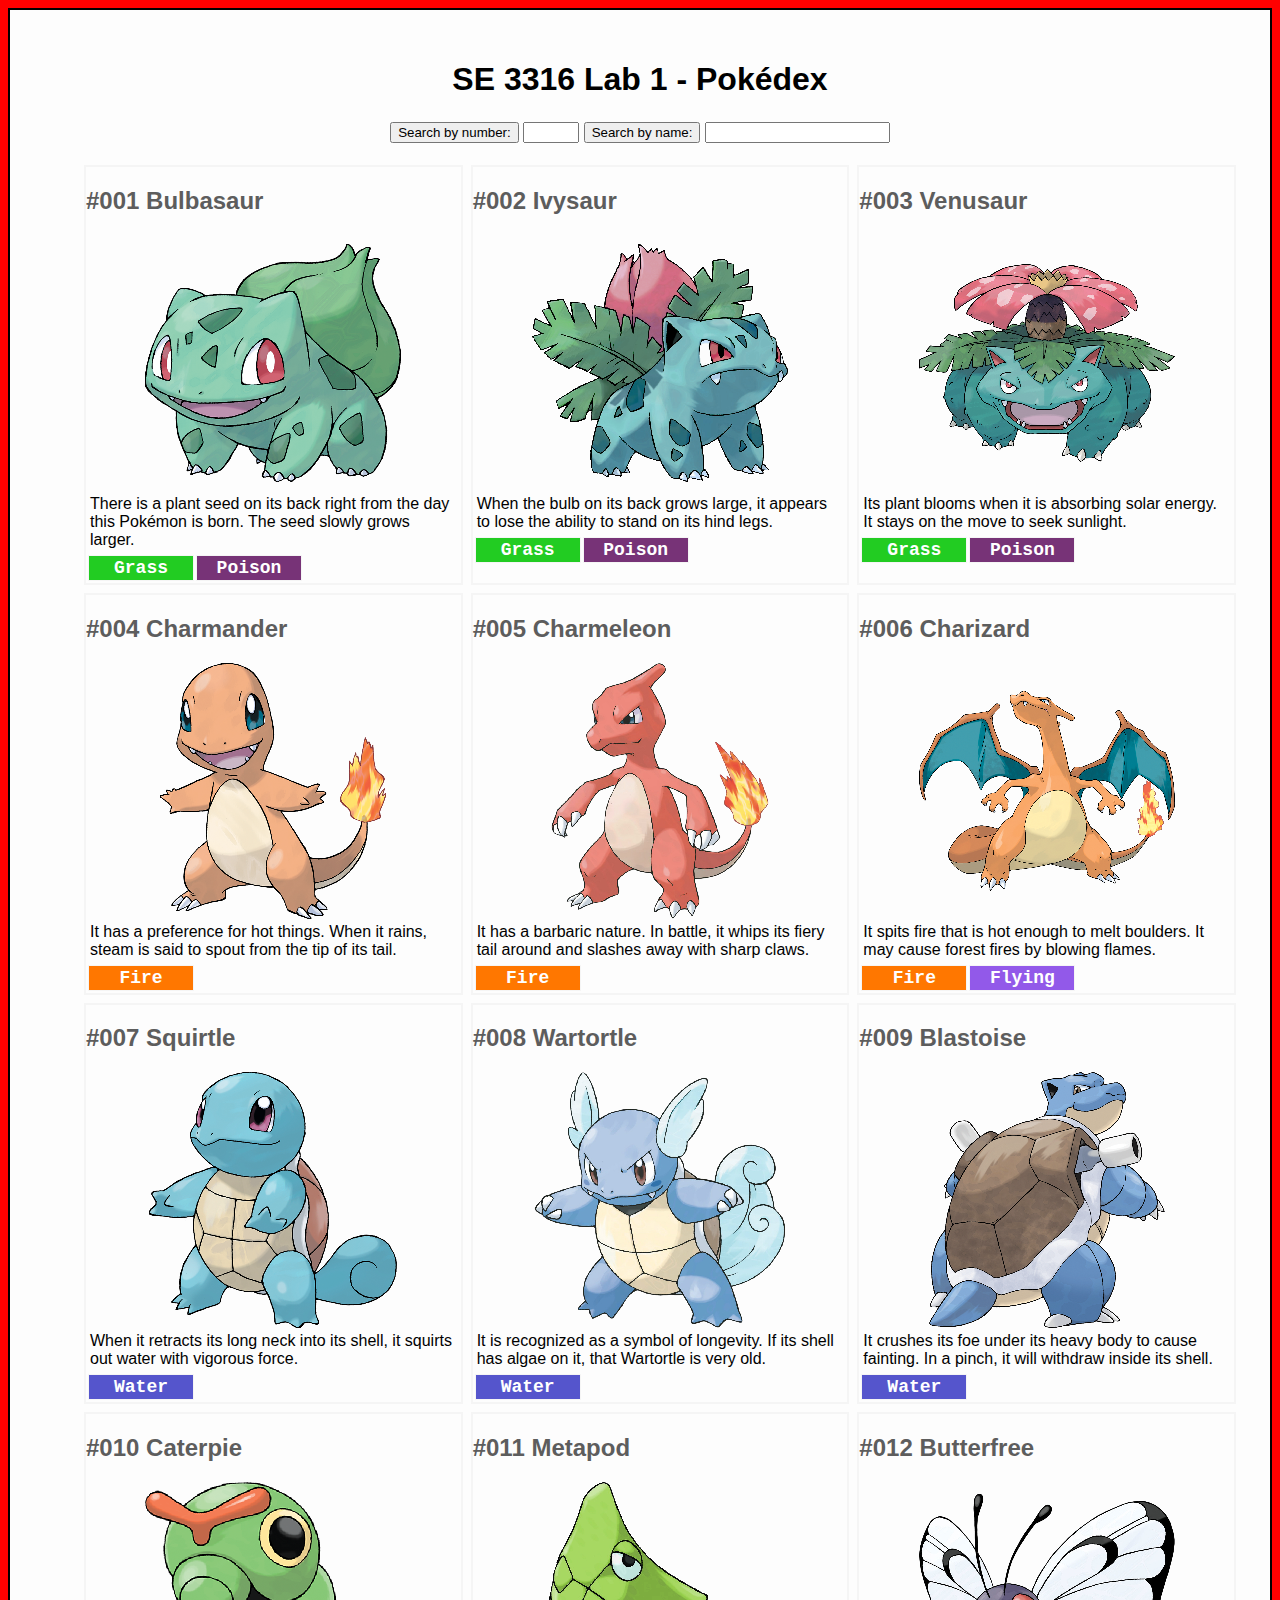
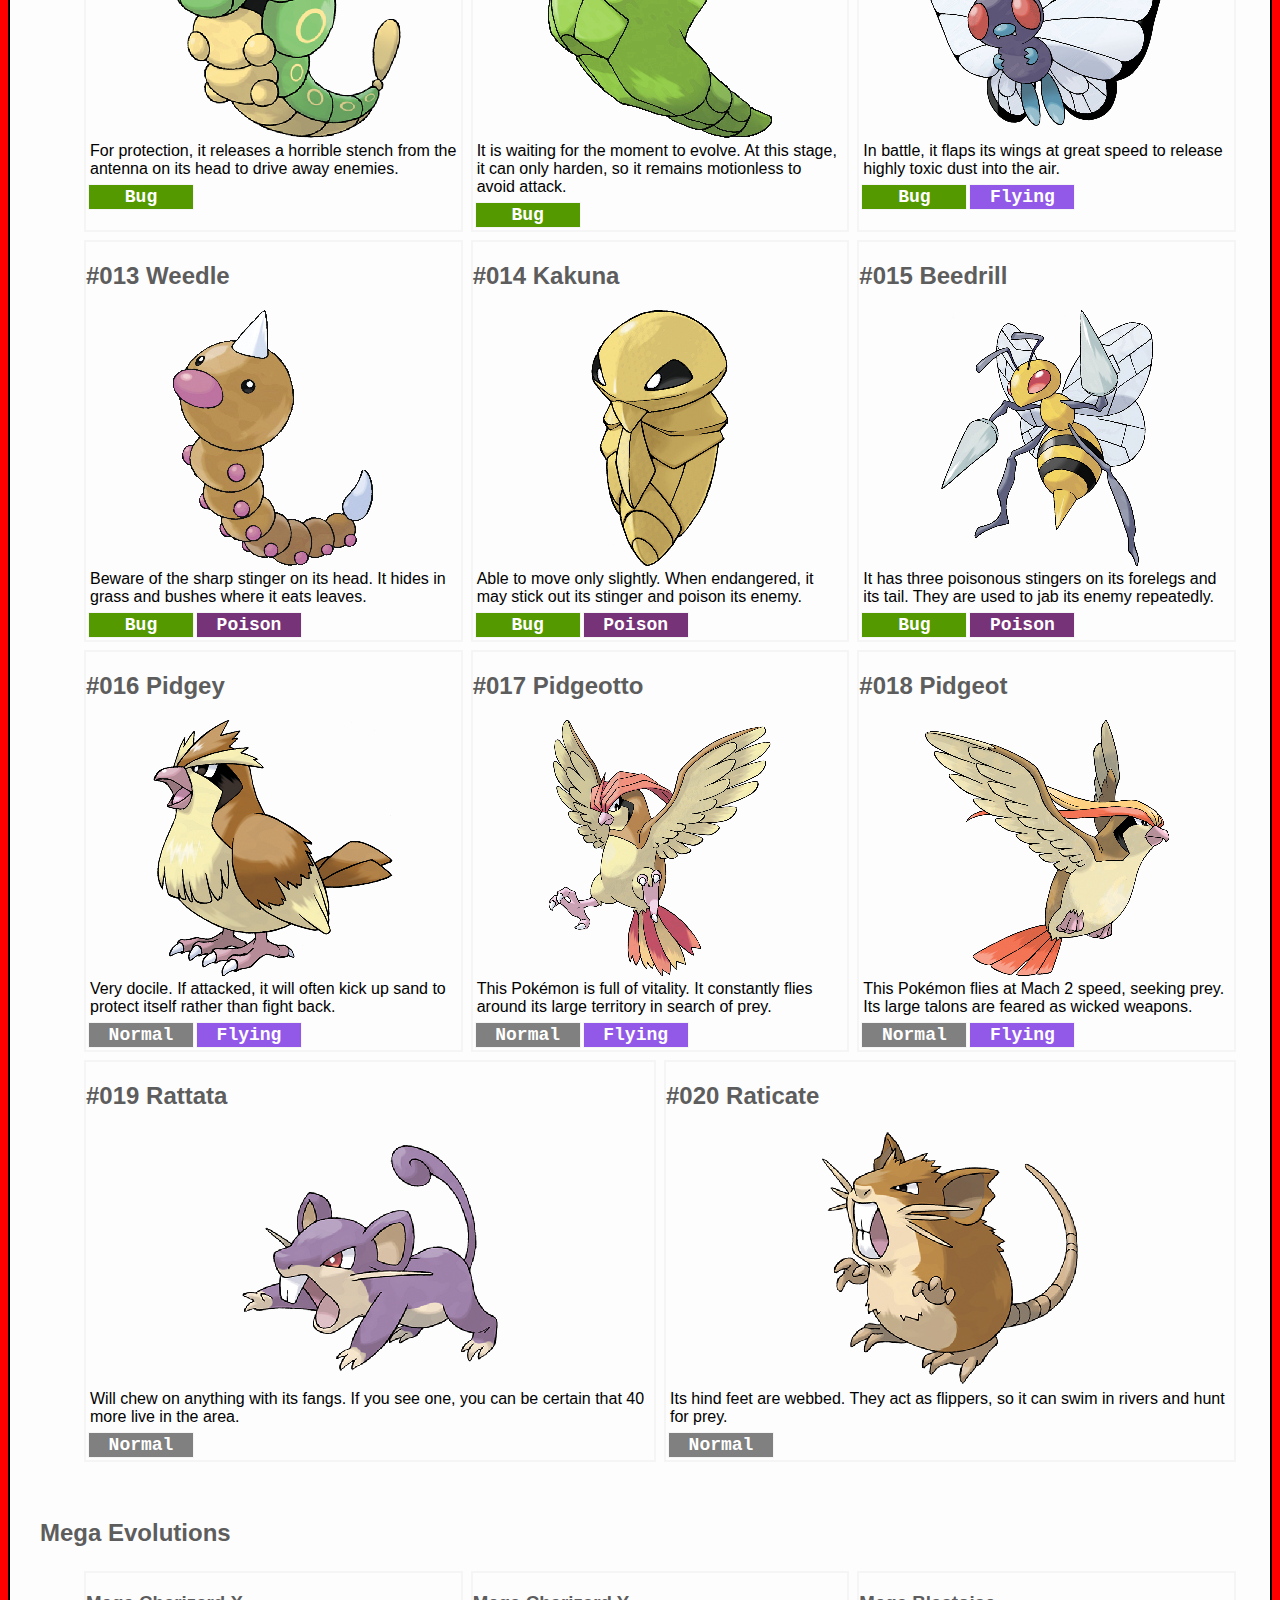
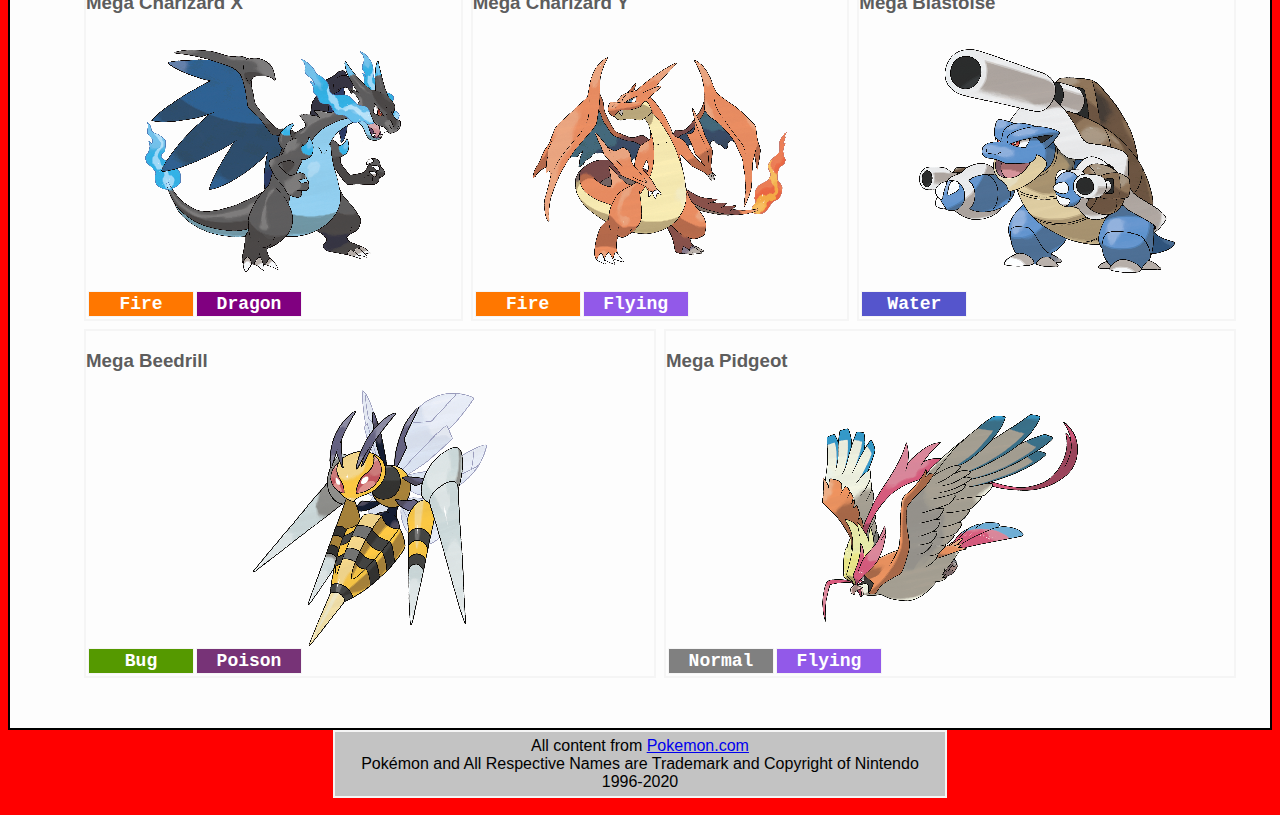
==== index.html @ 47f4ceea "Restyled the webpage" ====
<!DOCTYPE html>
<html lang="en">
<head>
<meta charset="utf-8">
<title>SE 3316 Lab 1</title>
<meta name="description" content="Lab1">
<meta name="author" content="dbromle2">
<link rel="stylesheet" href="lab1.css">
<script type='text/javascript' src='lab1.js'></script>
</head>
<body>
<!-- Place your content here -->
<div>
    <h1>SE 3316 Lab 1 - Pokédex</h1>
    <div class="searchInfo">
        <button onclick = "searchNum(searchboxNumber)">Search by number:</button>
        <input id="searchboxNumber" type="number" min="1" max="20">
        <button onclick = "searchName(searchboxName)">Search by name:</button>
        <input id="searchboxName" type="text">
        <!--<input id="enterBtn" type="submit"> to be hidden by css if I can make functional-->
    </div>
    <!--Pokemon <ul> below-->
    <ul>
        <li>
            <h2>#001 Bulbasaur</h2>
            <img src="1.png">
            <p>There is a plant seed on its back right from the day this Pokémon is born. The seed slowly grows larger.</p>
            <table>
                <tr>
                    <td class="Grass">
                        <p>Grass</p>
                    </td>
                    <td class="Poison">
                        <p>Poison</p>
                    </td>
                </tr>
            </table>
        </li>
        <li>
            <h2>#002 Ivysaur</h2>
            <img src="2.png">
            <p>When the bulb on its back grows large, it appears to lose the ability to stand on its hind legs.</p>
            <table>
                <tr>
                    <td class="Grass">
                        <p>Grass</p>
                    </td>
                    <td class="Poison">
                        <p>Poison</p>
                    </td>
                </tr>
            </table>
        </li>
        <li>
            <h2>#003 Venusaur</h2>
            <img src="3.png">
            <p>Its plant blooms when it is absorbing solar energy. It stays on the move to seek sunlight.</p>
            <table>
                <tr>
                    <td class="Grass">
                        <p>Grass</p>
                    </td>
                    <td class="Poison">
                        <p>Poison</p>
                    </td>
                </tr>
            </table>
        </li>
        <li>
            <h2>#004 Charmander</h2>
            <img src="4.png">
            <p>It has a preference for hot things. When it rains, steam is said to spout from the tip of its tail.</p>
            <table>
                <tr>
                    <td class="Fire">
                        <p>Fire</p>
                    </td>
                </tr>
            </table>
        </li>
        <li>
            <h2>#005 Charmeleon</h2>
            <img src="5.png">
            <p>It has a barbaric nature. In battle, it whips its fiery tail around and slashes away with sharp claws.</p>
            <table>
                <tr>
                    <td class="Fire">
                        <p>Fire</p>
                    </td>
                </tr>
            </table>
        </li>
        <li>
            <h2>#006 Charizard</h2>
            <img src="6.png">
            <p>It spits fire that is hot enough to melt boulders. It may cause forest fires by blowing flames.</p>
            <table>
                <tr>
                    <td class="Fire">
                        <p>Fire</p>
                    </td>
                    <td class="Flying">
                        <p>Flying</p>
                    </td>
                </tr>
                <!--moved to bottom-->
            </table>
        </li>
        <li>
            <h2>#007 Squirtle</h2>
            <img src="7.png">
            <p>When it retracts its long neck into its shell, it squirts out water with vigorous force.</p>
            <table>
                <tr>
                    <td class="Water">
                        <p>Water</p>
                    </td>
                </tr>
            </table>
        </li>
        <li>
            <h2>#008 Wartortle</h2>
            <img src="8.png">
            <p>It is recognized as a symbol of longevity. If its shell has algae on it, that Wartortle is very old.</p>
            <table>
                <tr>
                    <td class="Water">
                        <p>Water</p>
                    </td>
                </tr>
            </table>
        </li>
        <li>
            <h2>#009 Blastoise</h2>
            <img src="9.png">
            <p>It crushes its foe under its heavy body to cause fainting. In a pinch, it will withdraw inside its shell.</p>
            <table>
                <tr>
                    <td class="Water">
                        <p>Water</p>
                    </td>
                </tr>
                <!--moved to bottom-->
            </table>
        </li>
        <li>
            <h2>#010 Caterpie</h2>
            <img src="10.png">
            <p>For protection, it releases a horrible stench from the antenna on its head to drive away enemies.</p>
            <table>
                <tr>
                    <td class="Bug">
                        <p>Bug</p>
                    </td>
                </tr>
            </table>
        </li>
        <li>
            <h2>#011 Metapod</h2>
            <img src="11.png">
            <p>It is waiting for the moment to evolve. At this stage, it can only harden, so it remains motionless to avoid attack.</p>
            <table>
                <tr>
                    <td class="Bug">
                        <p>Bug</p>
                    </td>
                </tr>
            </table>
        </li>
        <li>
            <h2>#012 Butterfree</h2>
            <img src="12.png">
            <p>In battle, it flaps its wings at great speed to release highly toxic dust into the air.</p>
            <table>
                <tr>
                    <td class="Bug">
                        <p>Bug</p>
                    </td>
                    <td class="Flying">
                        <p>Flying</p>
                    </td>
                </tr>
            </table>
        </li>
        <li>
            <h2>#013 Weedle</h2>
            <img src="13.png">
            <p>Beware of the sharp stinger on its head. It hides in grass and bushes where it eats leaves.</p>
            <table>
                <tr>
                    <td class="Bug">
                        <p>Bug</p>
                    </td>
                    <td class="Poison">
                        <p>Poison</p>
                    </td>
                </tr>
            </table>
        </li>
        <li>
            <h2>#014 Kakuna</h2>
            <img src="14.png">
            <p>Able to move only slightly. When endangered, it may stick out its stinger and poison its enemy.</p>
            <table>
                <tr>
                    <td class="Bug">
                        <p>Bug</p>
                    </td>
                    <td class="Poison">
                        <p>Poison</p>
                    </td>
                </tr>
            </table>
        </li>
        <li>
            <h2>#015 Beedrill</h2>
            <img src="15.png">
            <p>It has three poisonous stingers on its forelegs and its tail. They are used to jab its enemy repeatedly.</p>
            <table>
                <tr>
                    <td class="Bug">
                        <p>Bug</p>
                    </td>
                    <td class="Poison">
                        <p>Poison</p>
                    </td>
                </tr>
                <!--moved to bottom-->
            </table>
        </li>
        <li>
            <h2>#016 Pidgey</h2>
            <img src="16.png">
            <p>Very docile. If attacked, it will often kick up sand to protect itself rather than fight back.</p>
            <table>
                <tr>
                    <td class="Normal">
                        <p>Normal</p>
                    </td>
                    <td class="Flying">
                        <p>Flying</p>
                    </td>
                </tr>
            </table>
        </li>
        <li>
            <h2>#017 Pidgeotto</h2>
            <img src="17.png">
            <p>This Pokémon is full of vitality. It constantly flies around its large territory in search of prey.</p>
            <table>
                <tr>
                    <td class="Normal">
                        <p>Normal</p>
                    </td>
                    <td class="Flying">
                        <p>Flying</p>
                    </td>
                </tr>
            </table>
        </li>
        <li>
            <h2>#018 Pidgeot</h2>
            <img src="18.png">
            <p>This Pokémon flies at Mach 2 speed, seeking prey. Its large talons are feared as wicked weapons.</p>
            <table>
                <tr>
                    <td class="Normal">
                        <p>Normal</p>
                    </td>
                    <td class="Flying">
                        <p>Flying</p>
                    </td>
                </tr>
                <!--moved to bottom-->
            </table>
        </li>
        <li>
            <h2>#019 Rattata</h2>
            <img src="19.png">
            <p>Will chew on anything with its fangs. If you see one, you can be certain that 40 more live in the area.</p>
            <table>
                <tr>
                    <td class="Normal">
                        <p>Normal</p>
                    </td>
                </tr>
            </table>
        </li>
        <li>
            <h2>#020 Raticate</h2>
            <img src="20.png">
            <p>Its hind feet are webbed. They act as flippers, so it can swim in rivers and hunt for prey.</p>
            <table>
                <tr>
                    <td class="Normal">
                        <p>Normal</p>
                    </td>
                </tr>
            </table>
        </li>
    </ul>
    <br>
    <h2>Mega Evolutions</h2>
    <ul class="Megas">
        <li>
            <h3>Mega Charizard X</h3>
            <img src="6-mega-x.png">
            <table>
                <tr>
                    <td class="Fire">
                        <p>Fire</p>
                    </td>
                    <td class="Dragon">
                        <p>Dragon</p>
                    </td>
                </tr>
            </table>
        </li>
        <li>
            <h3>Mega Charizard Y</h3>
            <img src="6-mega-y.png">
            <table>
                <tr>
                    <td class="Fire">
                        <p>Fire</p>
                    </td>
                    <td class="Flying">
                        <p>Flying</p>
                    </td>
                </tr>
            </table>
        </li>
        <li>
            <h3>Mega Blastoise</h3>
            <img src="9-mega.png">
            <table>
                <tr>
                    <td class="Water">
                        <p>Water</p>
                    </td>
                </tr>
            </table>
        </li>
        <li>
            <h3>Mega Beedrill</h3>
            <img src="15-mega.png">
            <table>
                <tr>
                    <td class="Bug">
                        <p>Bug</p>
                    </td>
                    <td class="Poison">
                        <p>Poison</p>
                    </td>
                </tr>
            </table>
        </li>
        <li>
            <h3>Mega Pidgeot</h3>
            <img src="18-mega.png">
            <table>
                <tr>
                    <td class="Normal">
                        <p>Normal</p>
                    </td>
                    <td class="Flying">
                        <p>Flying</p>
                    </td>
                </tr>
            </table>
        </li>
    </ul>
</div>

<!-- Embedded JavaScript go here -->
<footer id="Copyright">
    <div>All content from <a href="https://www.pokemon.com/us/pokedex/">Pokemon.com</a></div>
    <div>Pokémon and All Respective Names are Trademark and Copyright of Nintendo 1996-2020</div>
</footer>
</body>
</html>
---- lab1.css ----
/* dbromle2
SE 3316 Lab1 */

body{
    background-color: red;
    font-family: sans-serif;
}

body > div{
    padding: 30px;
    border: 2px solid black;
    background-color: #fdfdfd;
}

footer{
    max-width: 600px;
    padding: 5px;
    margin-left: auto;
    margin-right: auto;
    background-color: #c3c3c3;
    border: 2px solid whitesmoke; 
    flex-wrap: wrap;
    
}

footer div{
    color: black;
    text-align: center;
}

a:visited {
    color: #773377;
}

ul{
    list-style: none;
    flex-wrap: wrap;
    display: flex;
    width:;
    height: auto;
}

li{
    border: 2px solid whitesmoke;
    margin: 4px;
    max-width: auto;
    flex: 1 0 25%
}

h1{
    text-align: center;
}

div.searchInfo{
    text-align: center;
    padding: 2px;
}

img{
    max-width: 100%;
    max-height: 100%;
    display: block;
    margin-left: auto;
    margin-right: auto;
    width: auto;
}

h2, h3{
    color: #5d5d5d;
}

p{
    margin: 4px;
}


ul.Megas p{
    margin: 1px;
    font-weight: bold;
}

/* Pokemon Type style */
tr td > p{
    width: 100px;
    text-align: center;
    font-family: monospace;
    font-size: 18px;
    font-weight: bold;
    vertical-align: middle;
    margin: 1px;
    color: white;
}
td.Grass{
    border: 1px solid whitesmoke;
    background-color: #22cc22;
}
td.Poison{
    border: 1px solid whitesmoke;
    /* color: white; */
    background-color: #773377;
}
td.Fire{
    border: 1px solid whitesmoke;
    /* color: white; */
    background-color: #ff7700;
}
td.Flying{
    border: 1px solid whitesmoke;
    /* color: white; */
    background-color: #9259e9;
}
td.Dragon{
    border: 1px solid whitesmoke;
    /* color: white; */
    background-color: purple;
}
td.Water{
    border: 1px solid whitesmoke;
    /* color: white; */
    background-color: #5555cc;
}
td.Bug{
    border: 1px solid whitesmoke;
    /* color: white; */
    background-color: #559900;
}
td.Normal{
    border: 1px solid whitesmoke;
    /* color: black; */
    background-color: grey;
}
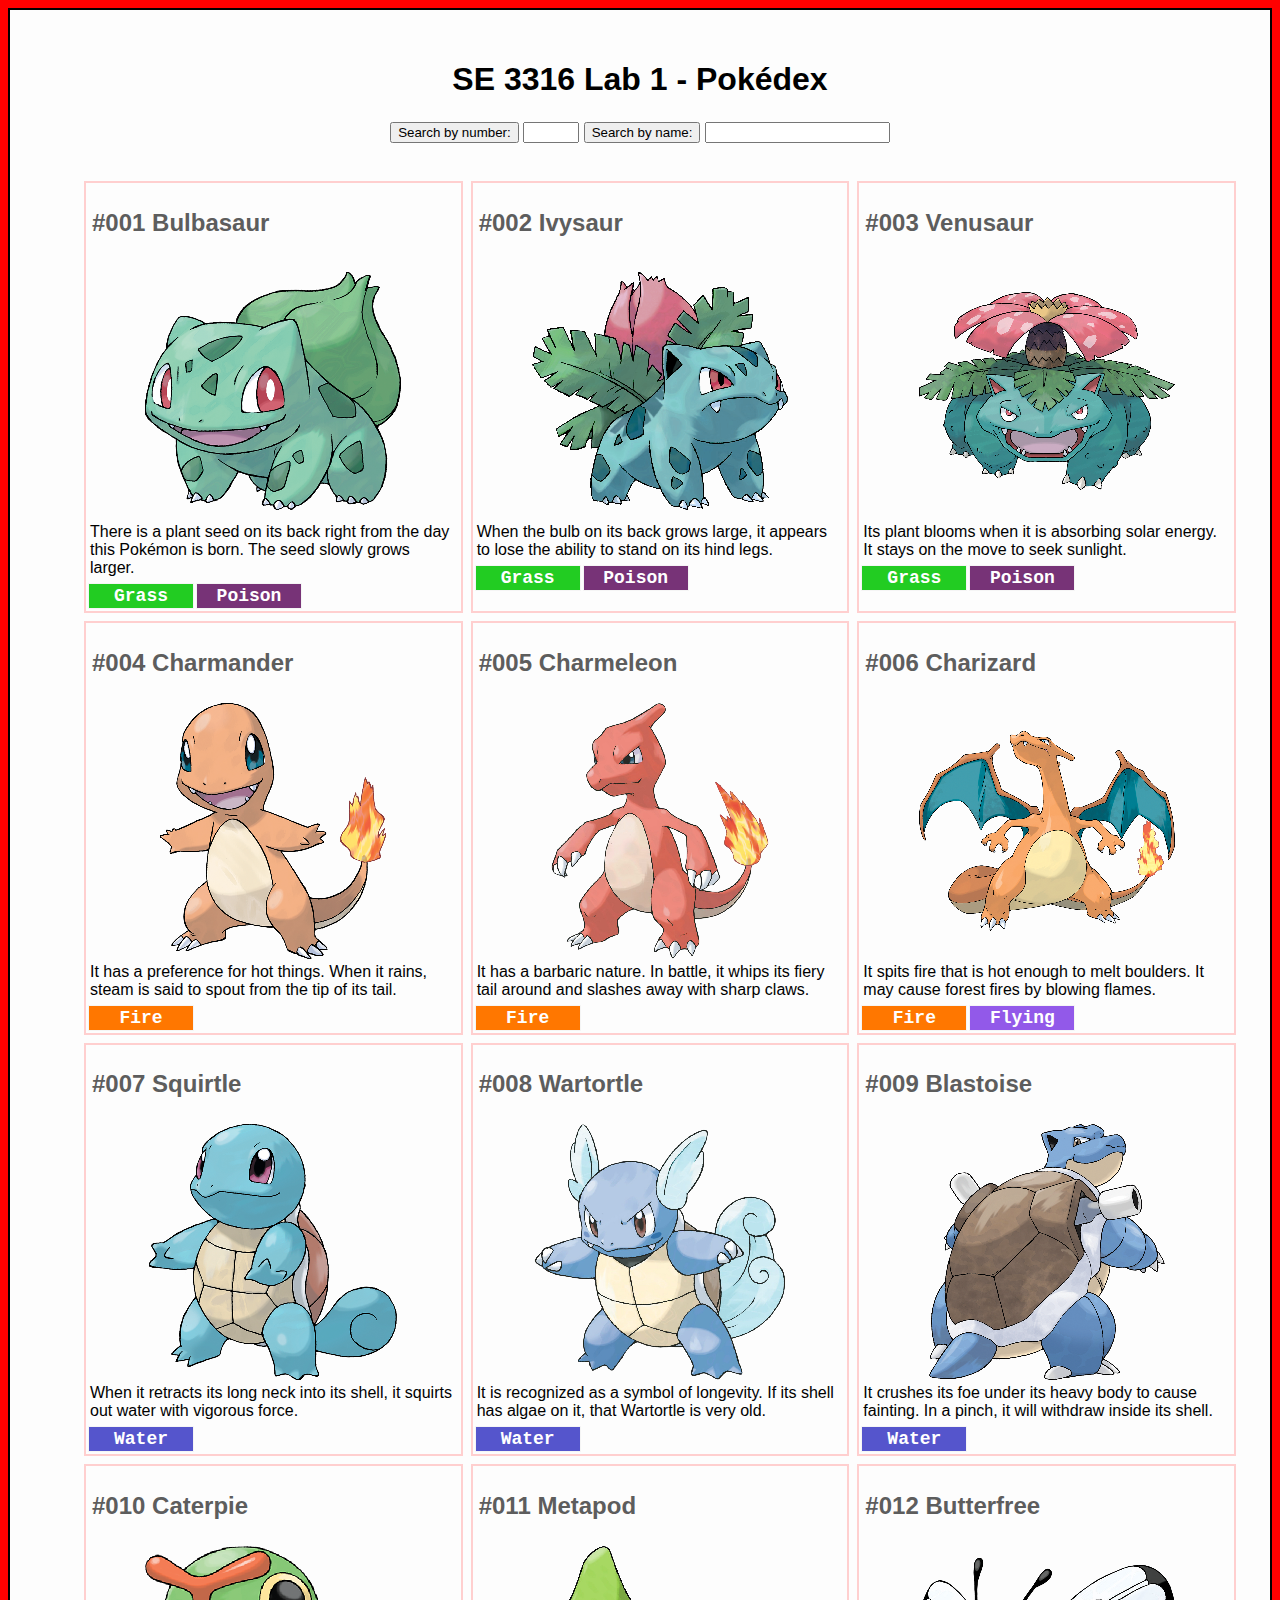
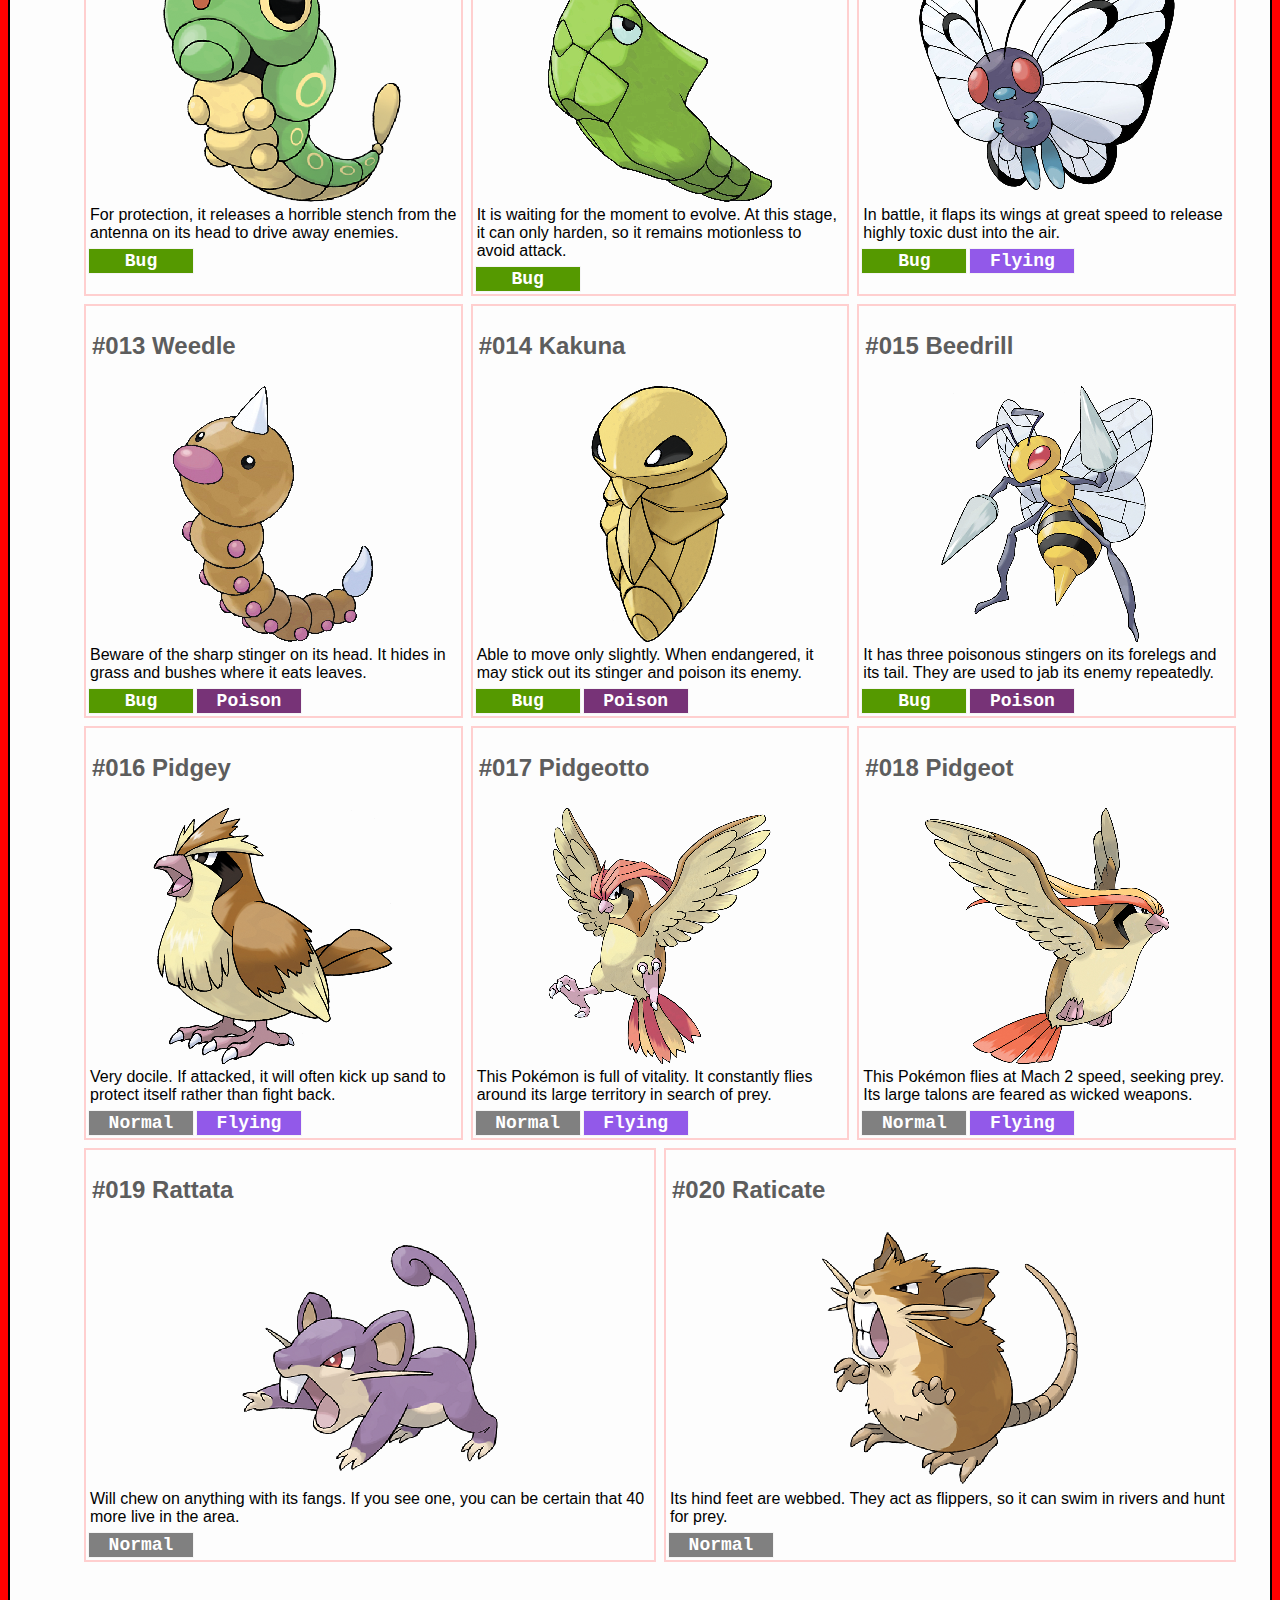
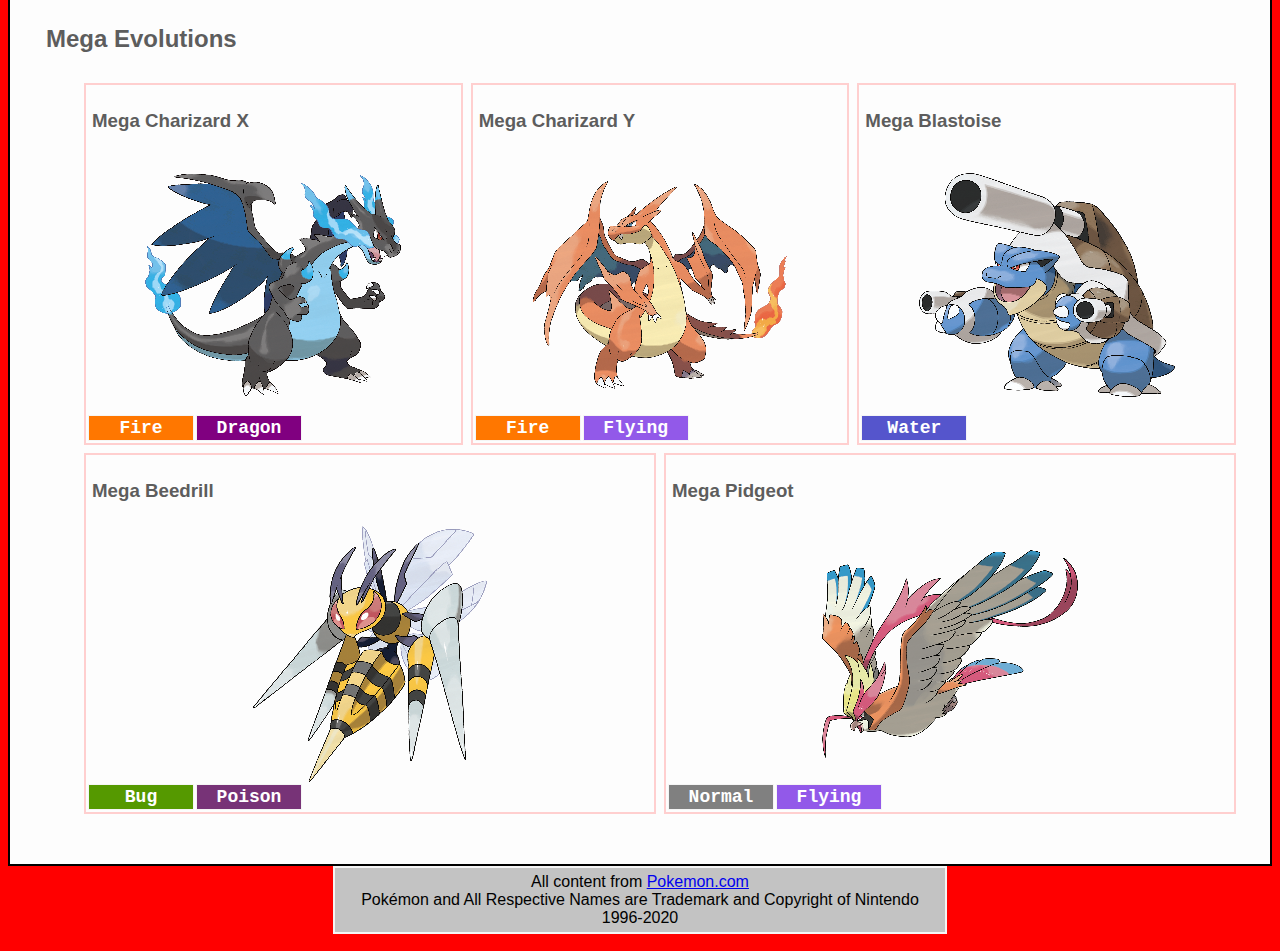
==== commit 7afc051e: "Groundwork for dynamic list; Pokedex Entry object created" ====
--- a/index.html
+++ b/index.html
@@ -8,7 +8,7 @@
 <link rel="stylesheet" href="lab1.css">
 <script type='text/javascript' src='lab1.js'></script>
 </head>
-<body>
+<body onLoad="pageInit()">
 <!-- Place your content here -->
 <div>
     <h1>SE 3316 Lab 1 - Pokédex</h1>
@@ -19,8 +19,14 @@
         <input id="searchboxName" type="text">
         <!--<input id="enterBtn" type="submit"> to be hidden by css if I can make functional-->
     </div>
+    <!--Lab 2 dynamic search results below-->
+    <div>
+        <ul id="searchResults">
+            <!--see lab1.js-->
+        </ul>
+    </div>
     <!--Pokemon <ul> below-->
-    <ul>
+    <ul id="pokeList">
         <li>
             <h2>#001 Bulbasaur</h2>
             <img src="1.png">
--- a/lab1.css
+++ b/lab1.css
@@ -36,12 +36,11 @@
     list-style: none;
     flex-wrap: wrap;
     display: flex;
-    width:;
     height: auto;
 }
 
 li{
-    border: 2px solid whitesmoke;
+    border: 2px solid rgb(255, 207, 207);
     margin: 4px;
     max-width: auto;
     flex: 1 0 25%
@@ -66,6 +65,7 @@
 }
 
 h2, h3{
+    padding: 6px;
     color: #5d5d5d;
 }
 
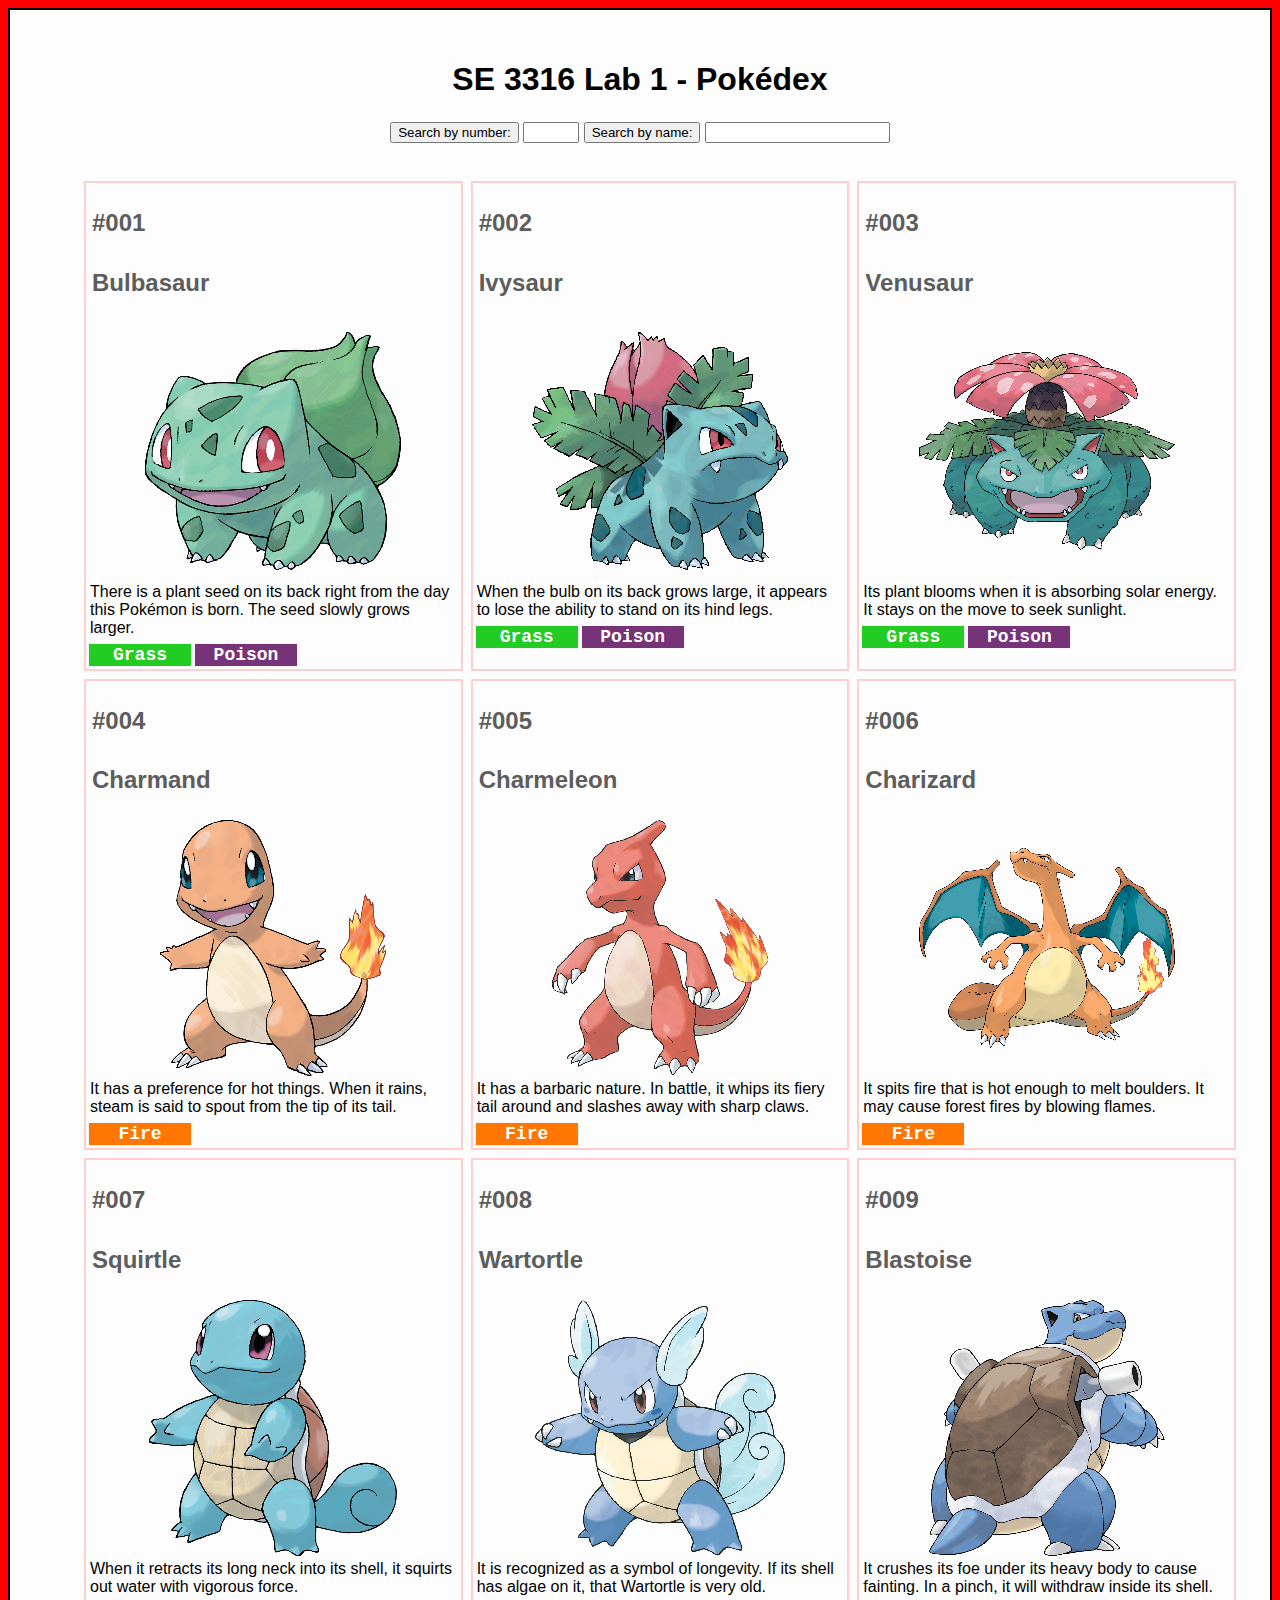
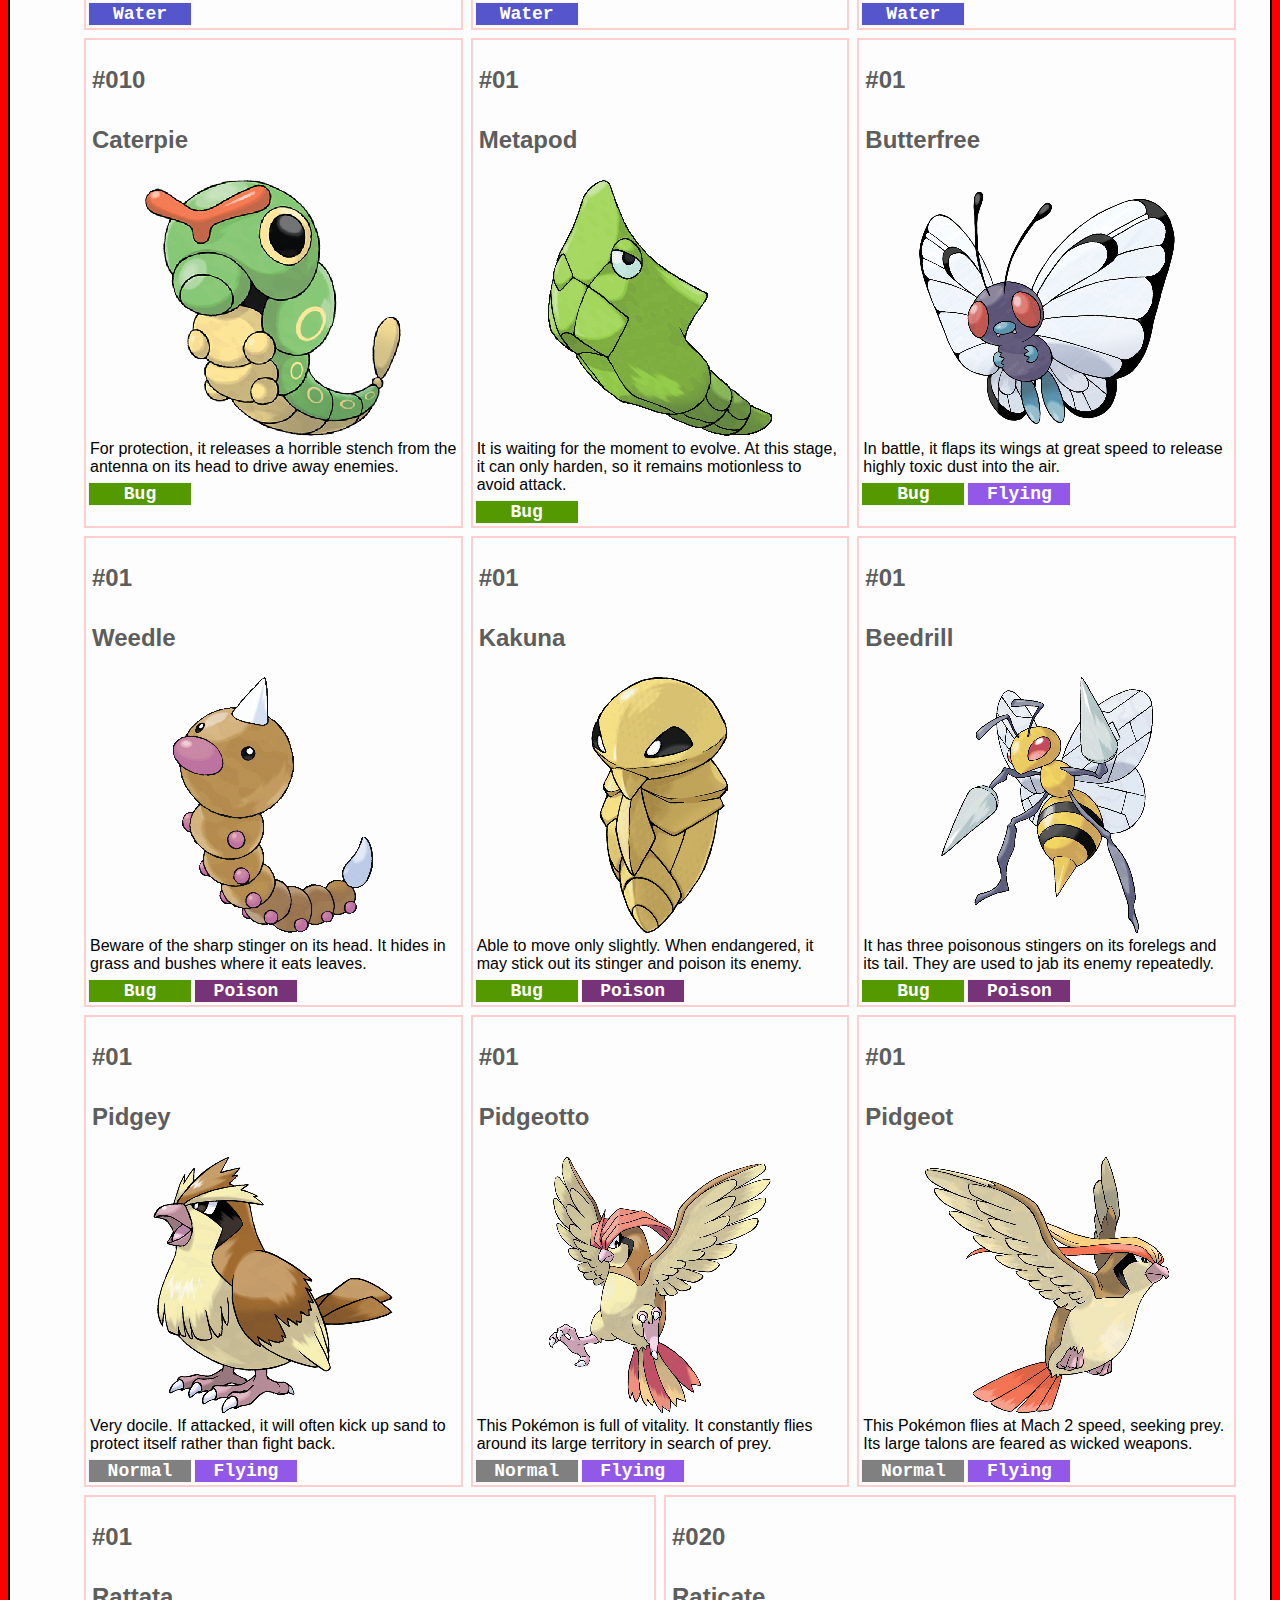
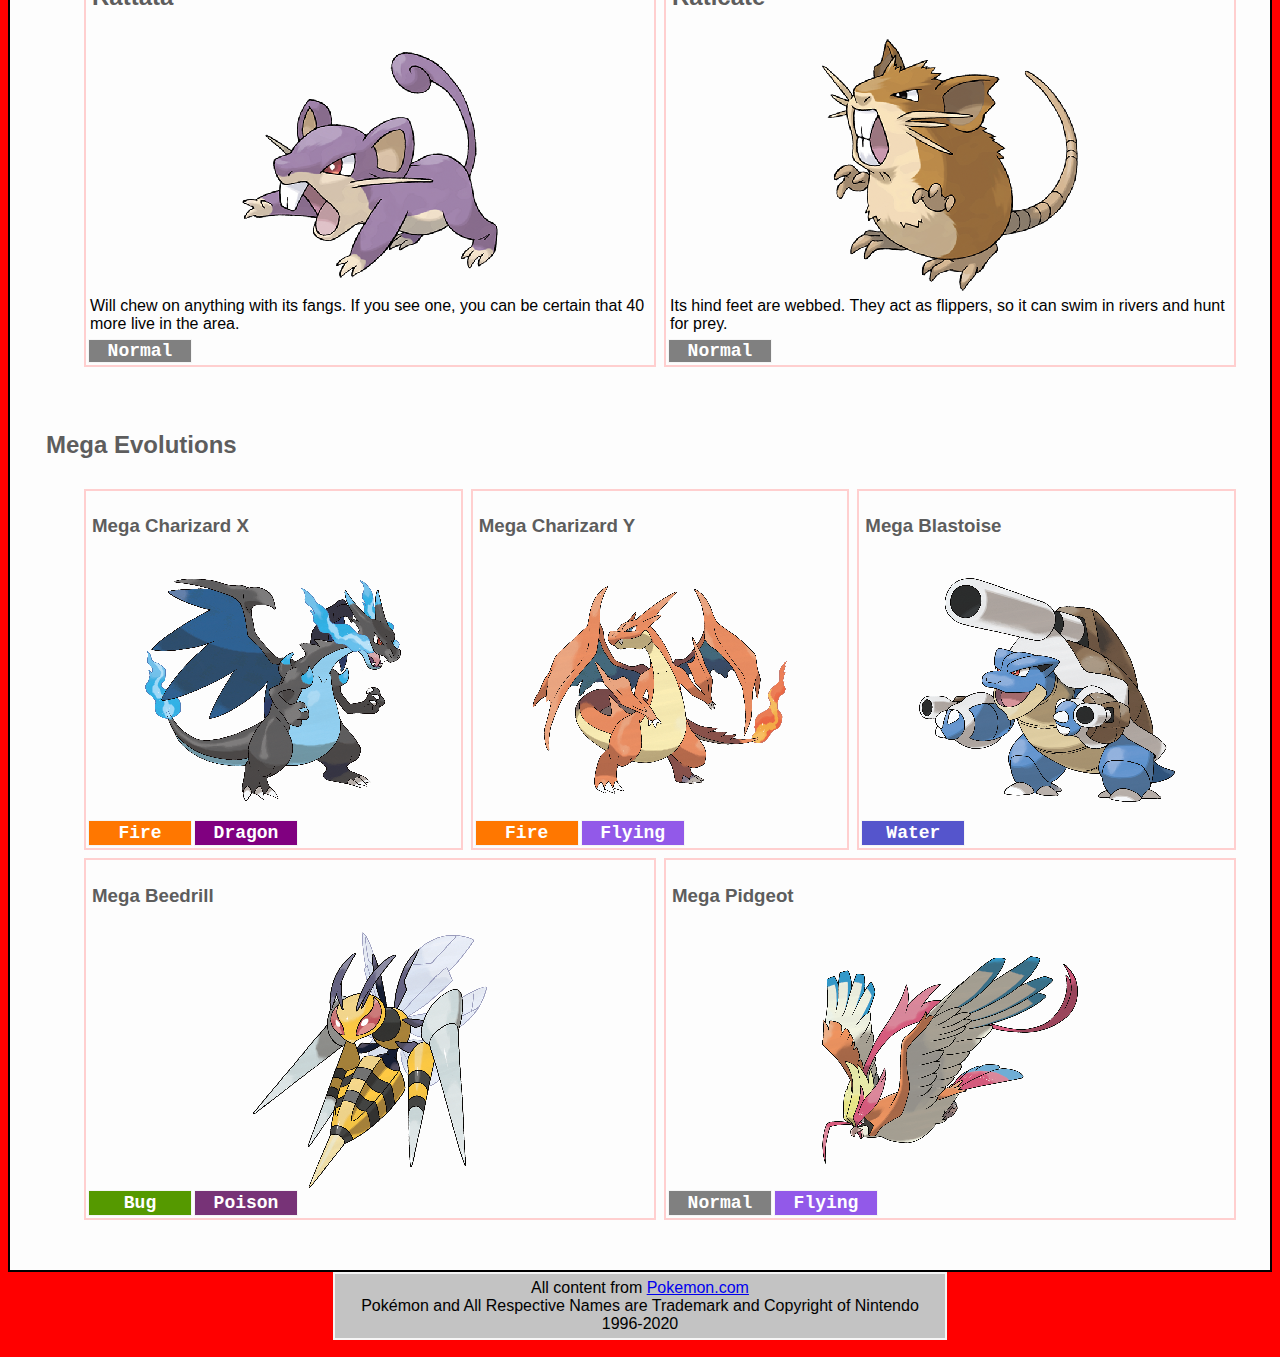
==== commit 4ffada1b: "Reworked lab1 to be dynamic with js; not hard coded in HTML" ====
--- a/index.html
+++ b/index.html
@@ -27,6 +27,7 @@
     </div>
     <!--Pokemon <ul> below-->
     <ul id="pokeList">
+        <!--
         <li>
             <h2>#001 Bulbasaur</h2>
             <img src="1.png">
@@ -109,7 +110,6 @@
                         <p>Flying</p>
                     </td>
                 </tr>
-                <!--moved to bottom-->
             </table>
         </li>
         <li>
@@ -146,7 +146,6 @@
                         <p>Water</p>
                     </td>
                 </tr>
-                <!--moved to bottom-->
             </table>
         </li>
         <li>
@@ -231,7 +230,6 @@
                         <p>Poison</p>
                     </td>
                 </tr>
-                <!--moved to bottom-->
             </table>
         </li>
         <li>
@@ -277,7 +275,6 @@
                         <p>Flying</p>
                     </td>
                 </tr>
-                <!--moved to bottom-->
             </table>
         </li>
         <li>
@@ -304,6 +301,7 @@
                 </tr>
             </table>
         </li>
+    -->
     </ul>
     <br>
     <h2>Mega Evolutions</h2>
--- a/lab1.css
+++ b/lab1.css
@@ -80,7 +80,7 @@
 }
 
 /* Pokemon Type style */
-tr td > p{
+td{
     width: 100px;
     text-align: center;
     font-family: monospace;
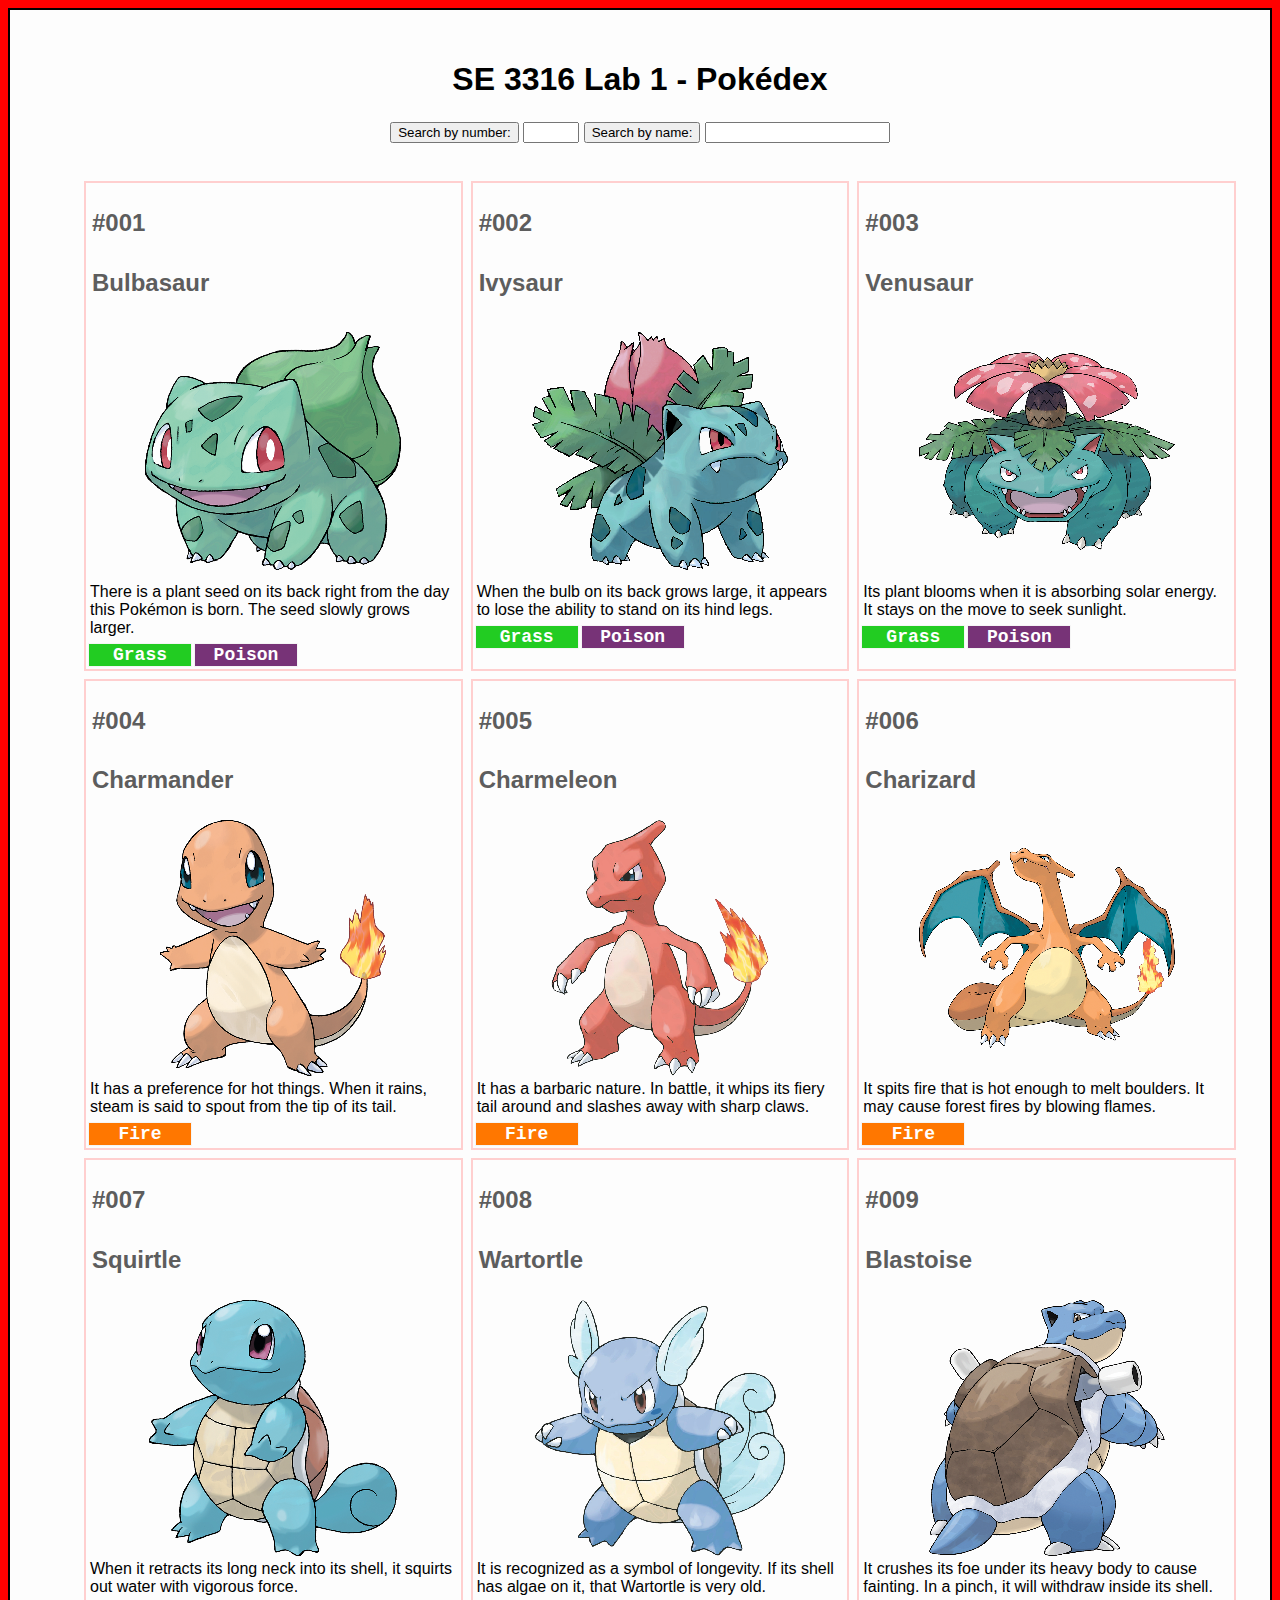
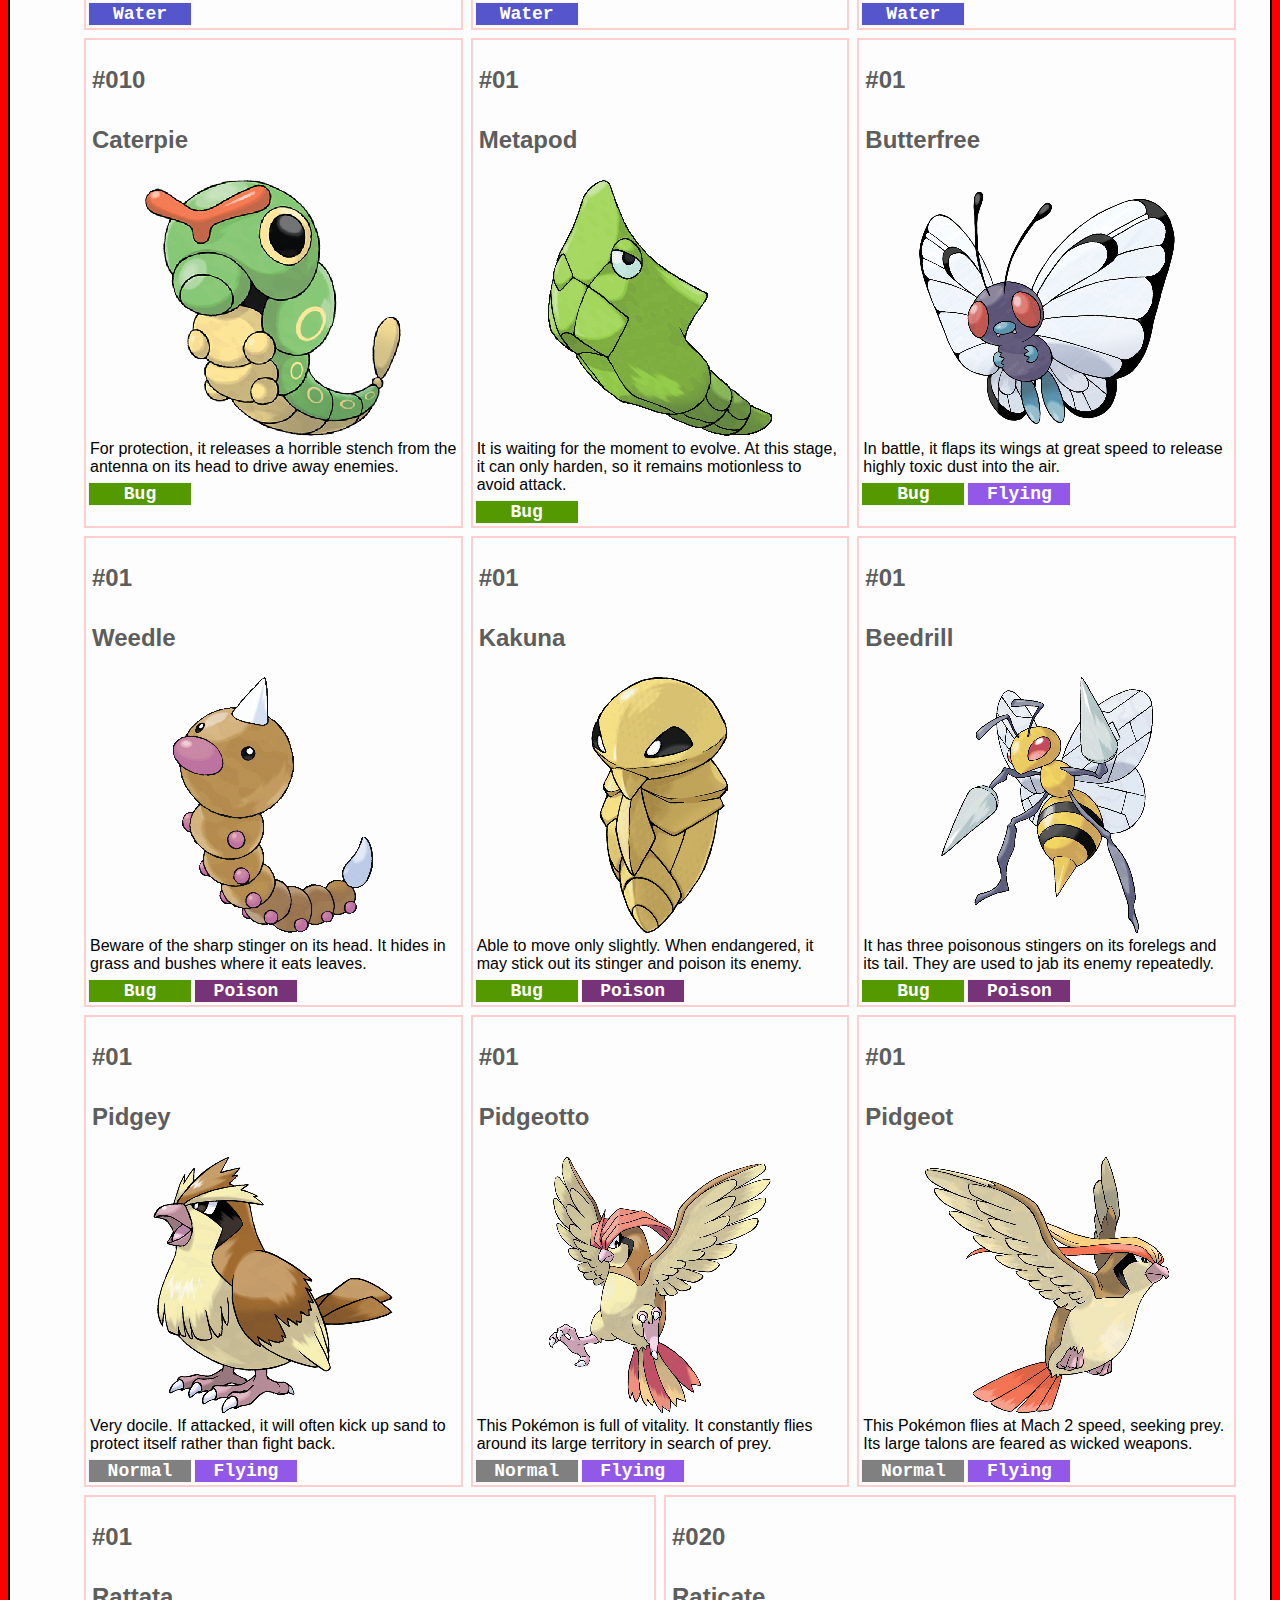
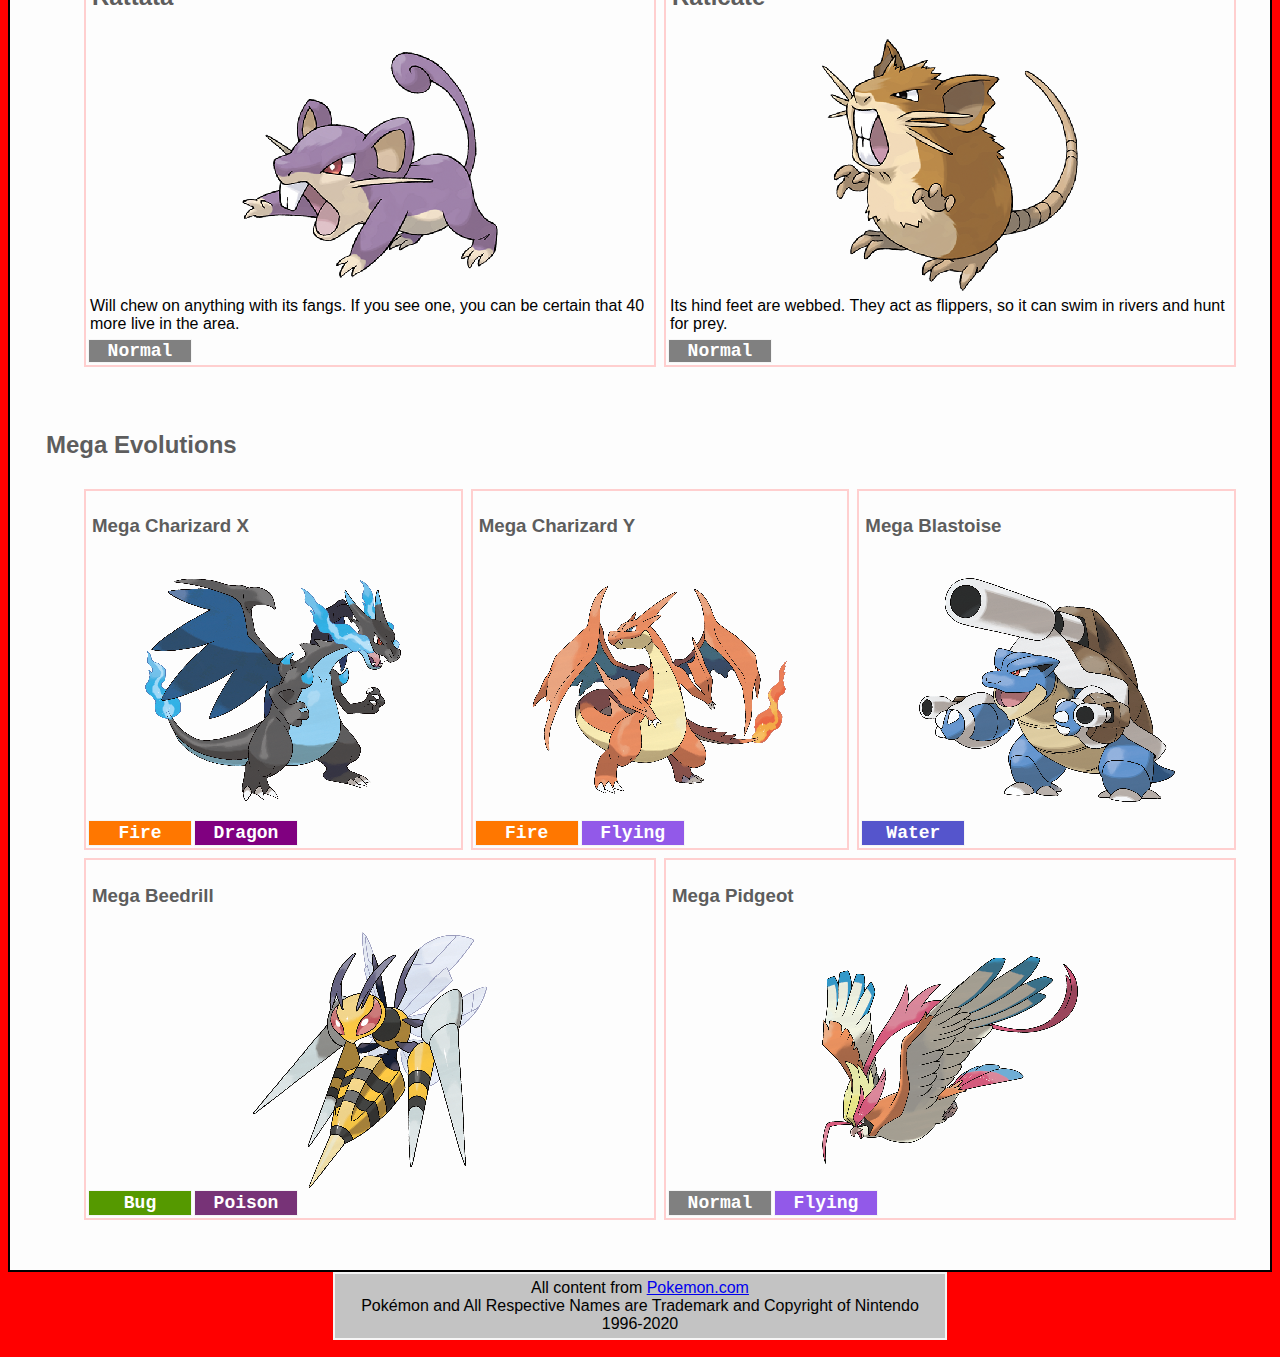
==== commit 1898cc9d: "Search results now display on the page when the button is clicked" ====
--- a/index.html
+++ b/index.html
@@ -21,6 +21,7 @@
     </div>
     <!--Lab 2 dynamic search results below-->
     <div>
+        <p id="lab2"></p>
         <ul id="searchResults">
             <!--see lab1.js-->
         </ul>
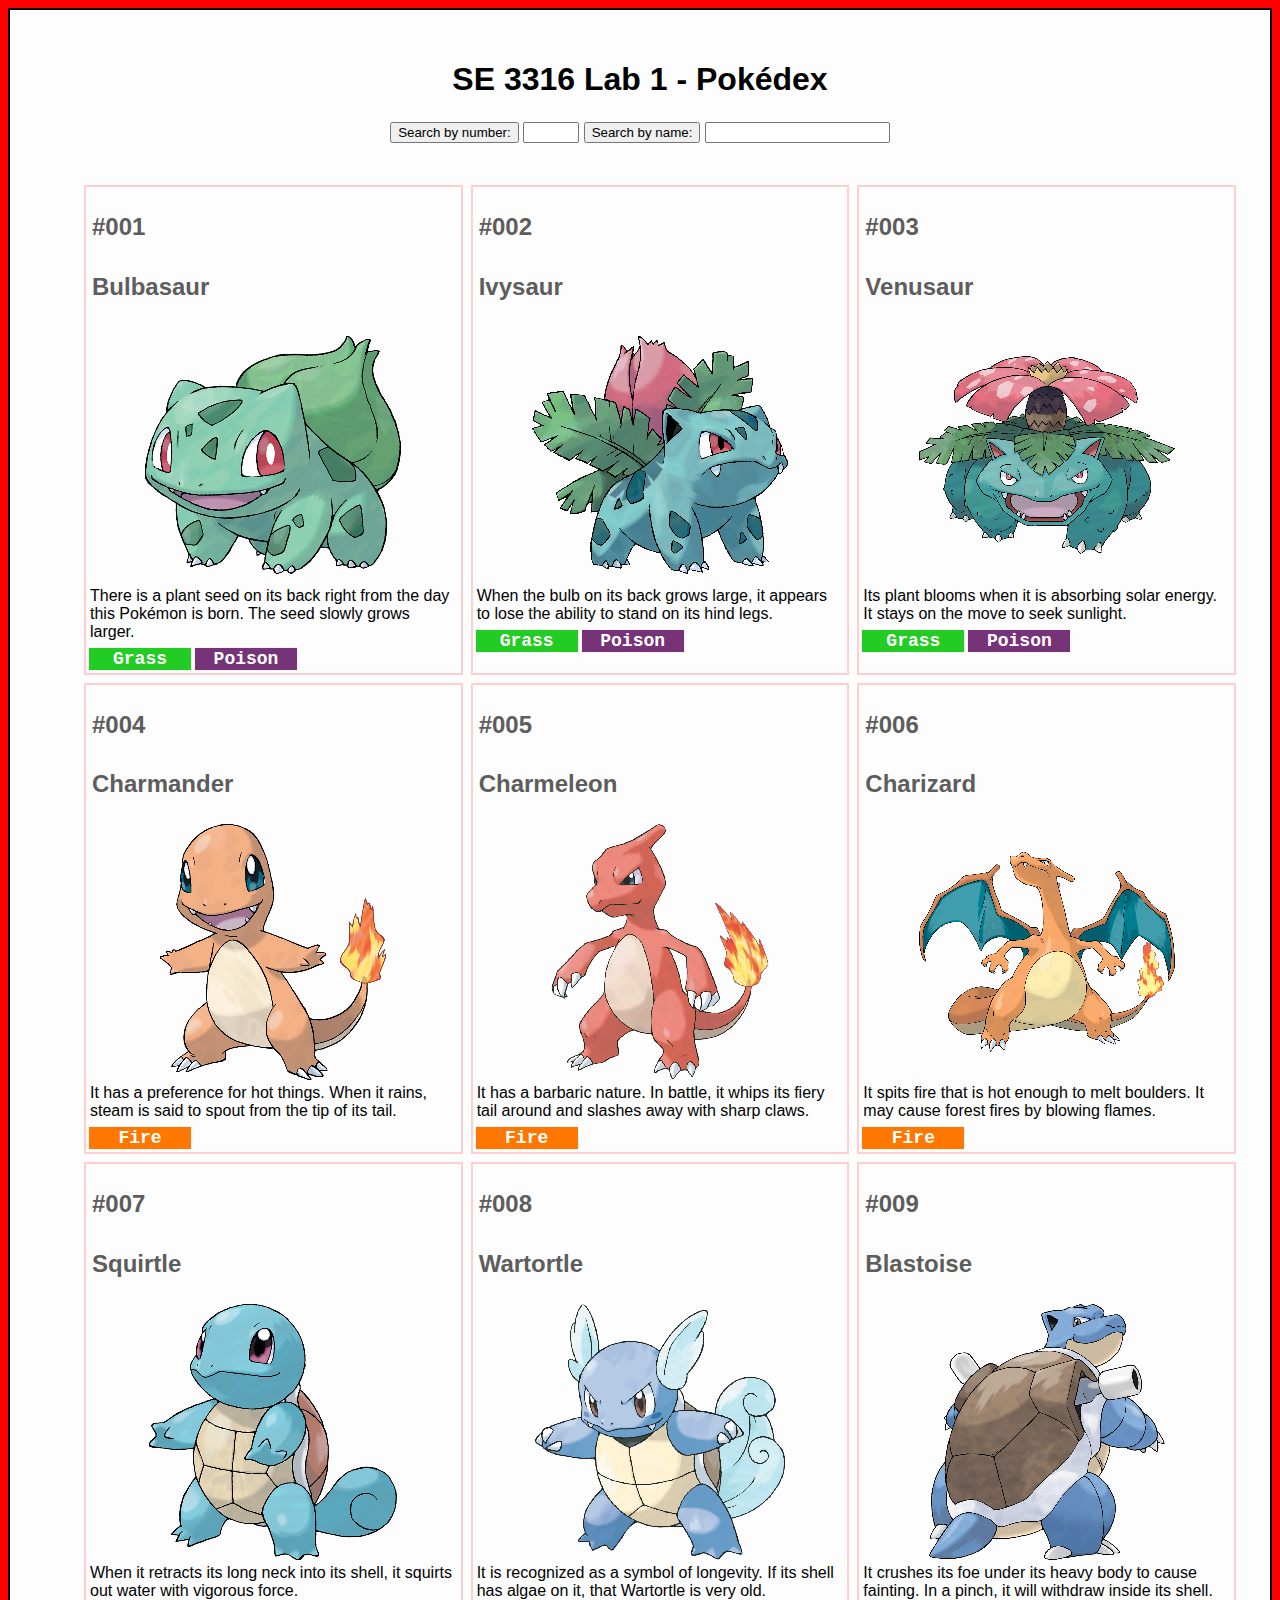
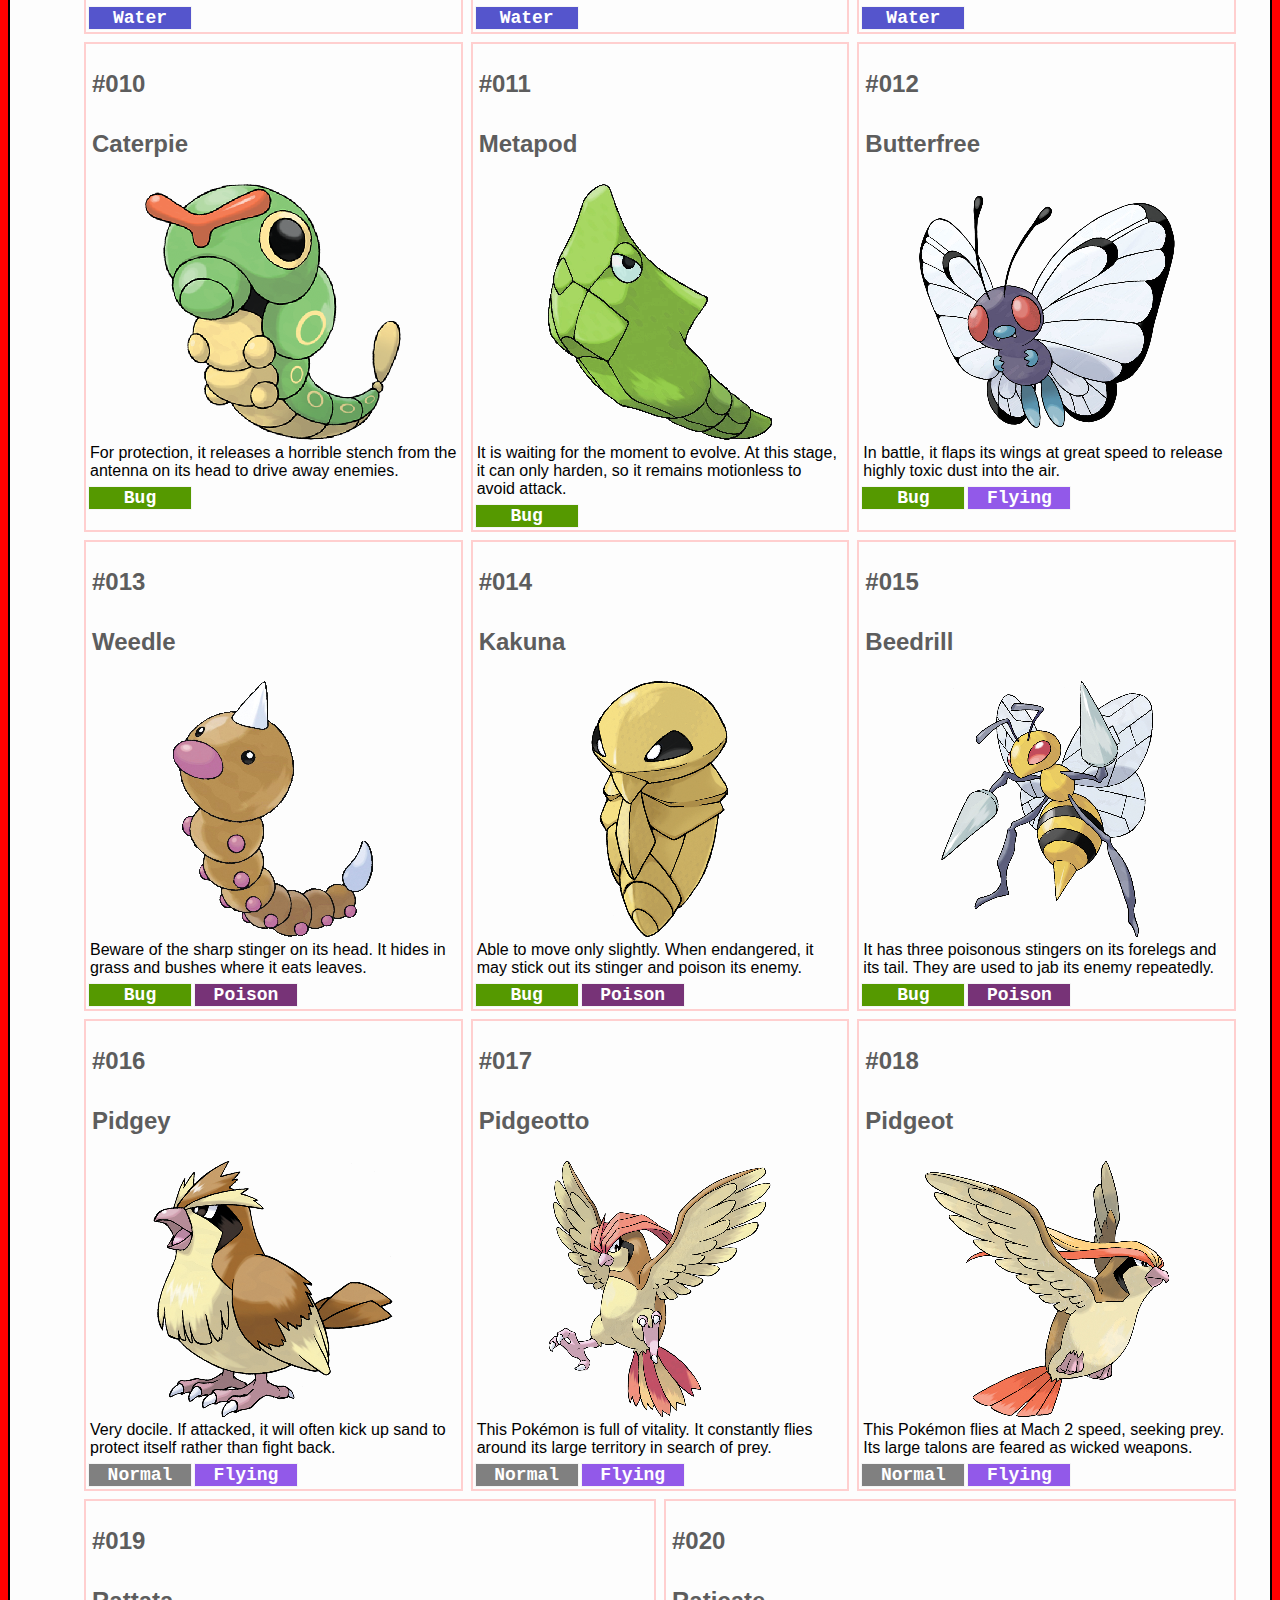
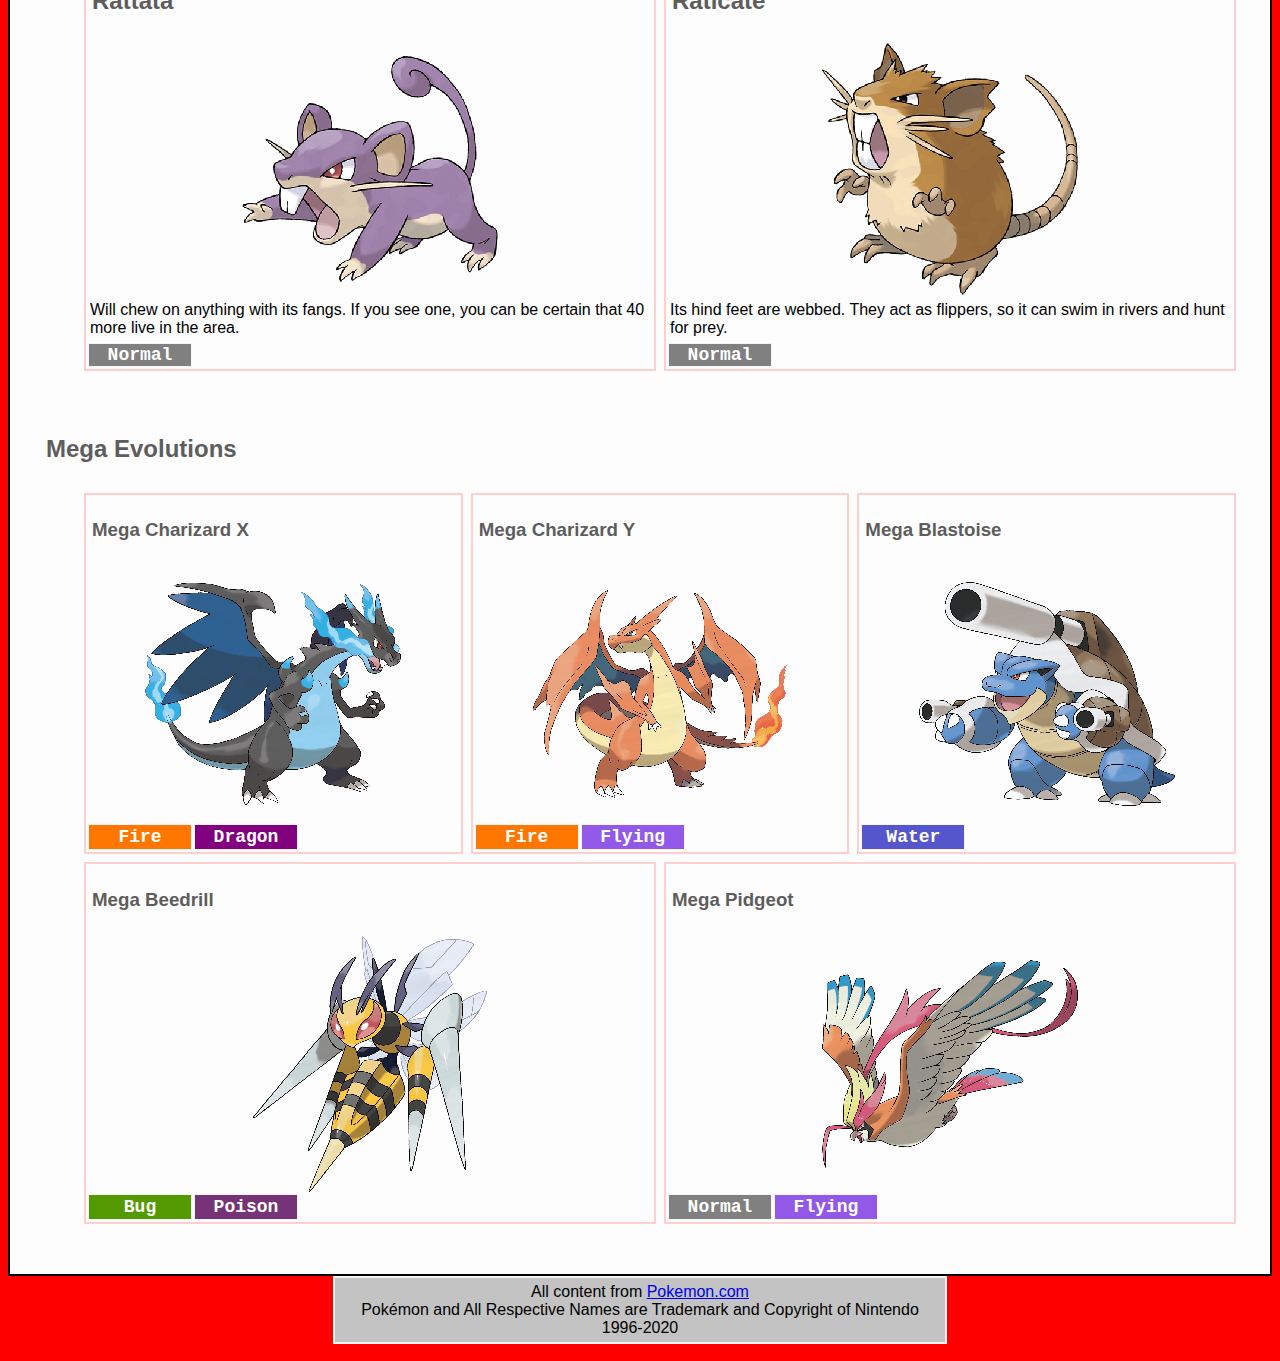
==== commit 35639938: "updated/fixed Search By Number" ====
--- a/index.html
+++ b/index.html
@@ -14,20 +14,20 @@
     <h1>SE 3316 Lab 1 - Pokédex</h1>
     <div class="searchInfo">
         <button onclick = "searchNum(searchboxNumber)">Search by number:</button>
-        <input id="searchboxNumber" type="number" min="1" max="20">
+        <input id="searchboxNumber" type="number" min="1" max="20" oninput="searchNum(searchboxNumber)">
         <button onclick = "searchName(searchboxName)">Search by name:</button>
-        <input id="searchboxName" type="text">
-        <!--<input id="enterBtn" type="submit"> to be hidden by css if I can make functional-->
+        <input id="searchboxName" type="text" oninput="searchName(searchboxName)">
     </div>
     <!--Lab 2 dynamic search results below-->
-    <div>
-        <p id="lab2"></p>
+    <div class="lab2">
+        <p class="flavour" id="lab2"></p>
         <ul id="searchResults">
             <!--see lab1.js-->
         </ul>
     </div>
     <!--Pokemon <ul> below-->
     <ul id="pokeList">
+        <br>
         <!--
         <li>
             <h2>#001 Bulbasaur</h2>
--- a/lab1.css
+++ b/lab1.css
@@ -43,7 +43,8 @@
     border: 2px solid rgb(255, 207, 207);
     margin: 4px;
     max-width: auto;
-    flex: 1 0 25%
+    flex: 1 0 25%;
+    background-color: #fdfdfd;
 }
 
 h1{
@@ -128,4 +129,15 @@
     border: 1px solid whitesmoke;
     /* color: black; */
     background-color: grey;
+}
+
+/* lab2 search results */
+div.lab2{
+    background-color: #e5e5e5;
+    margin-bottom: 20px;
+}
+
+p.flavour{
+    font-weight: bold;
+    font-size: 20px;
 }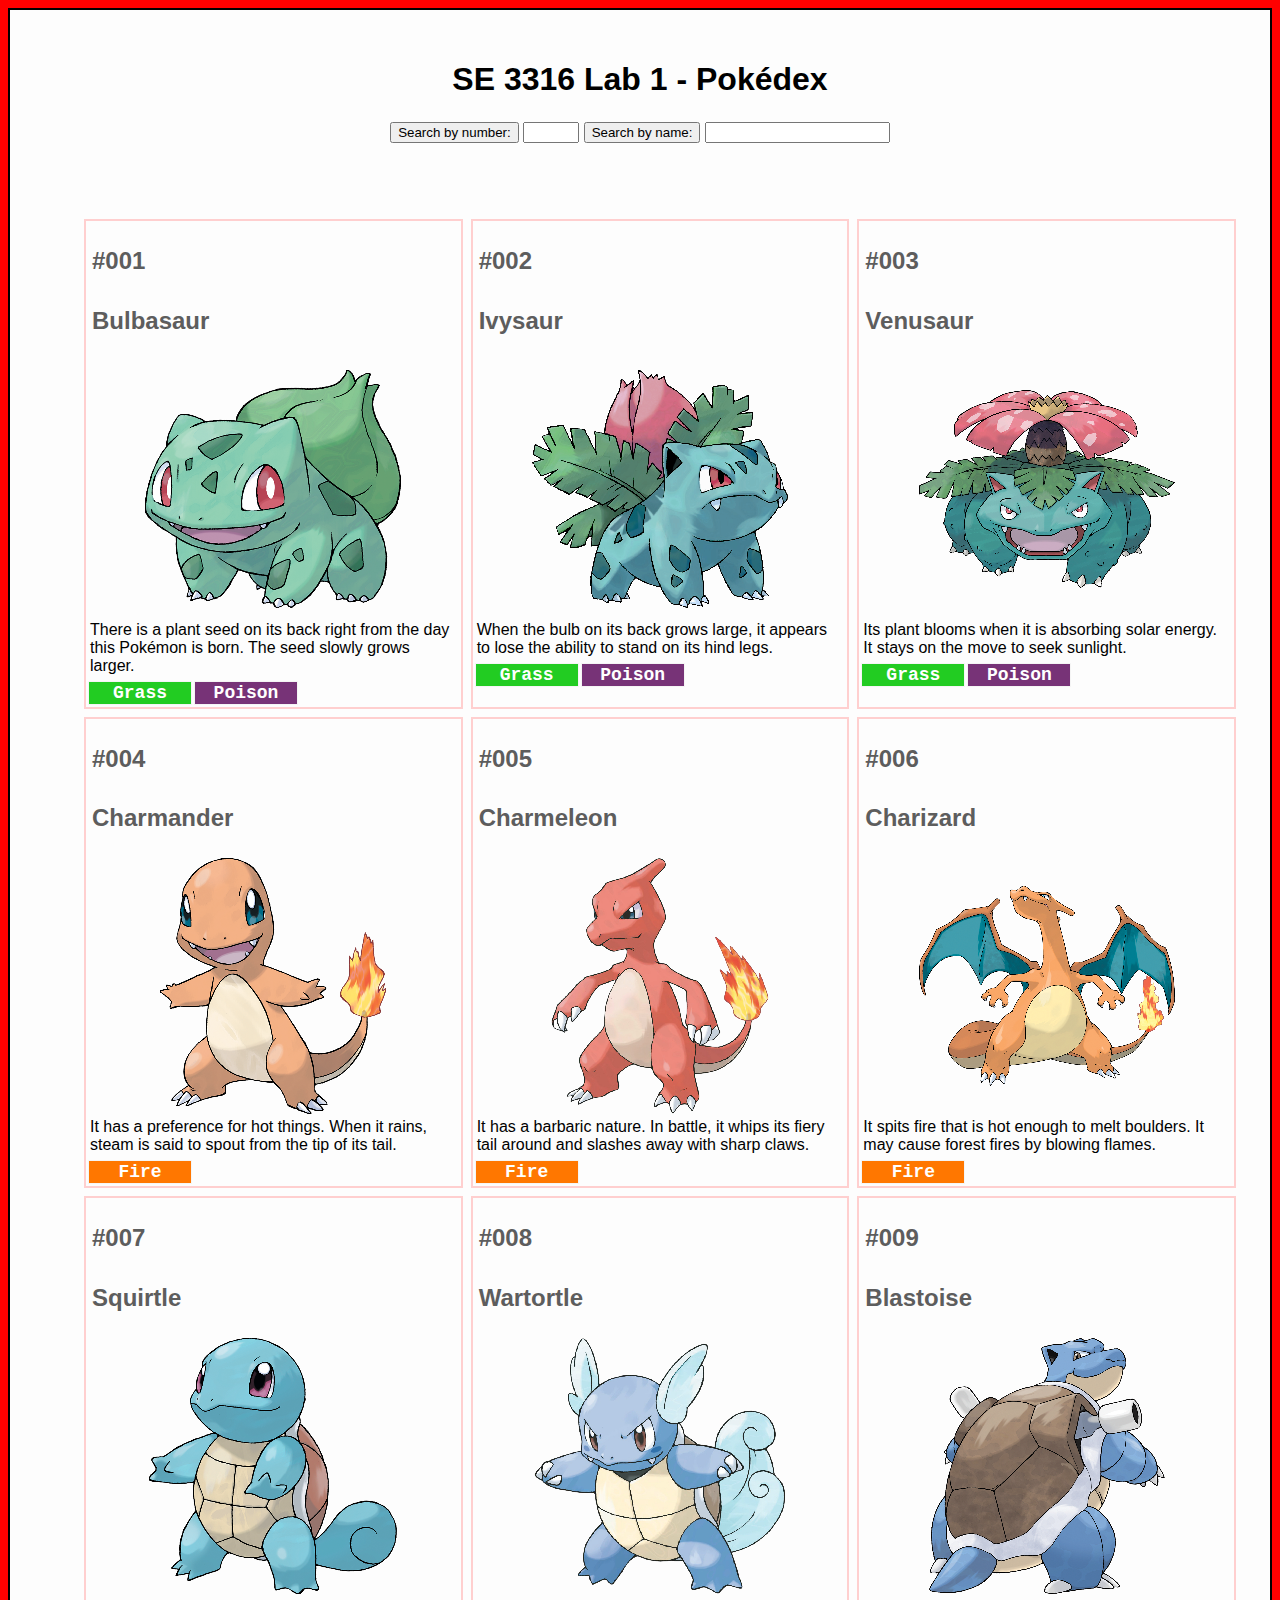
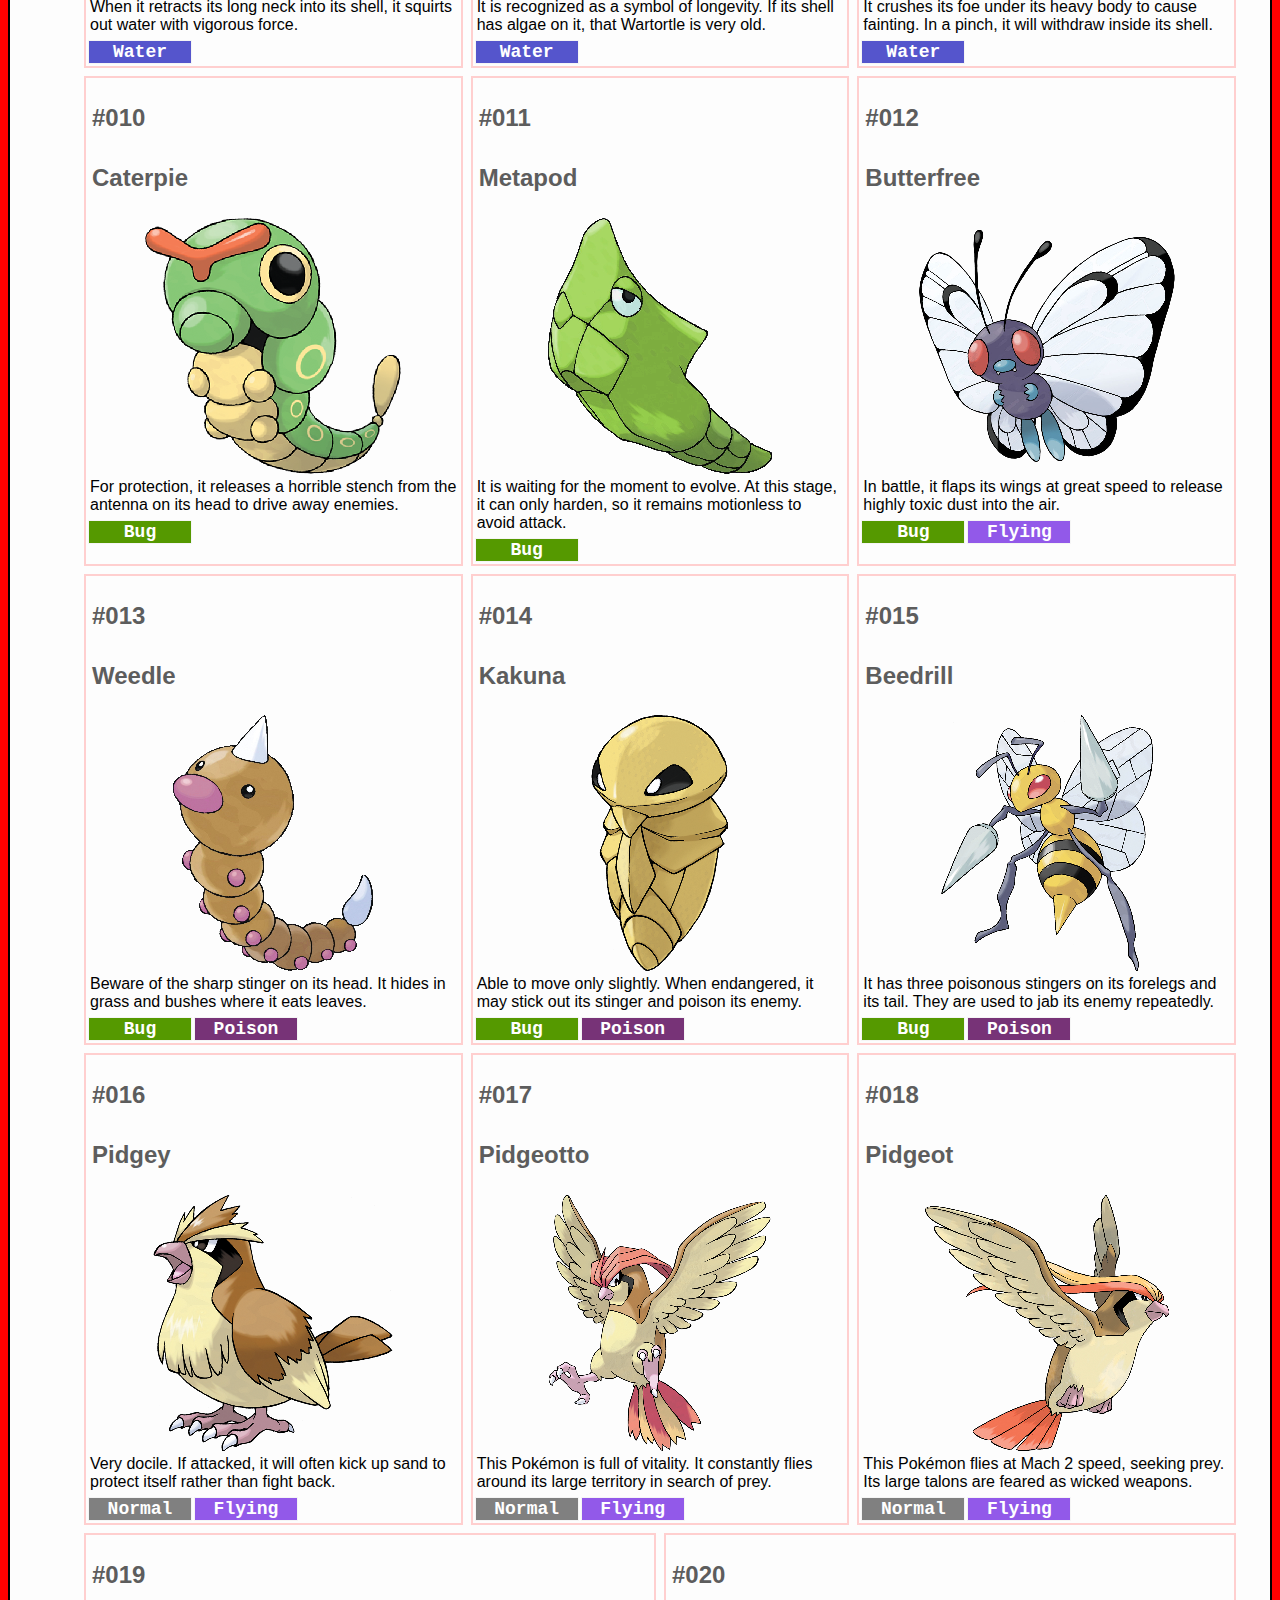
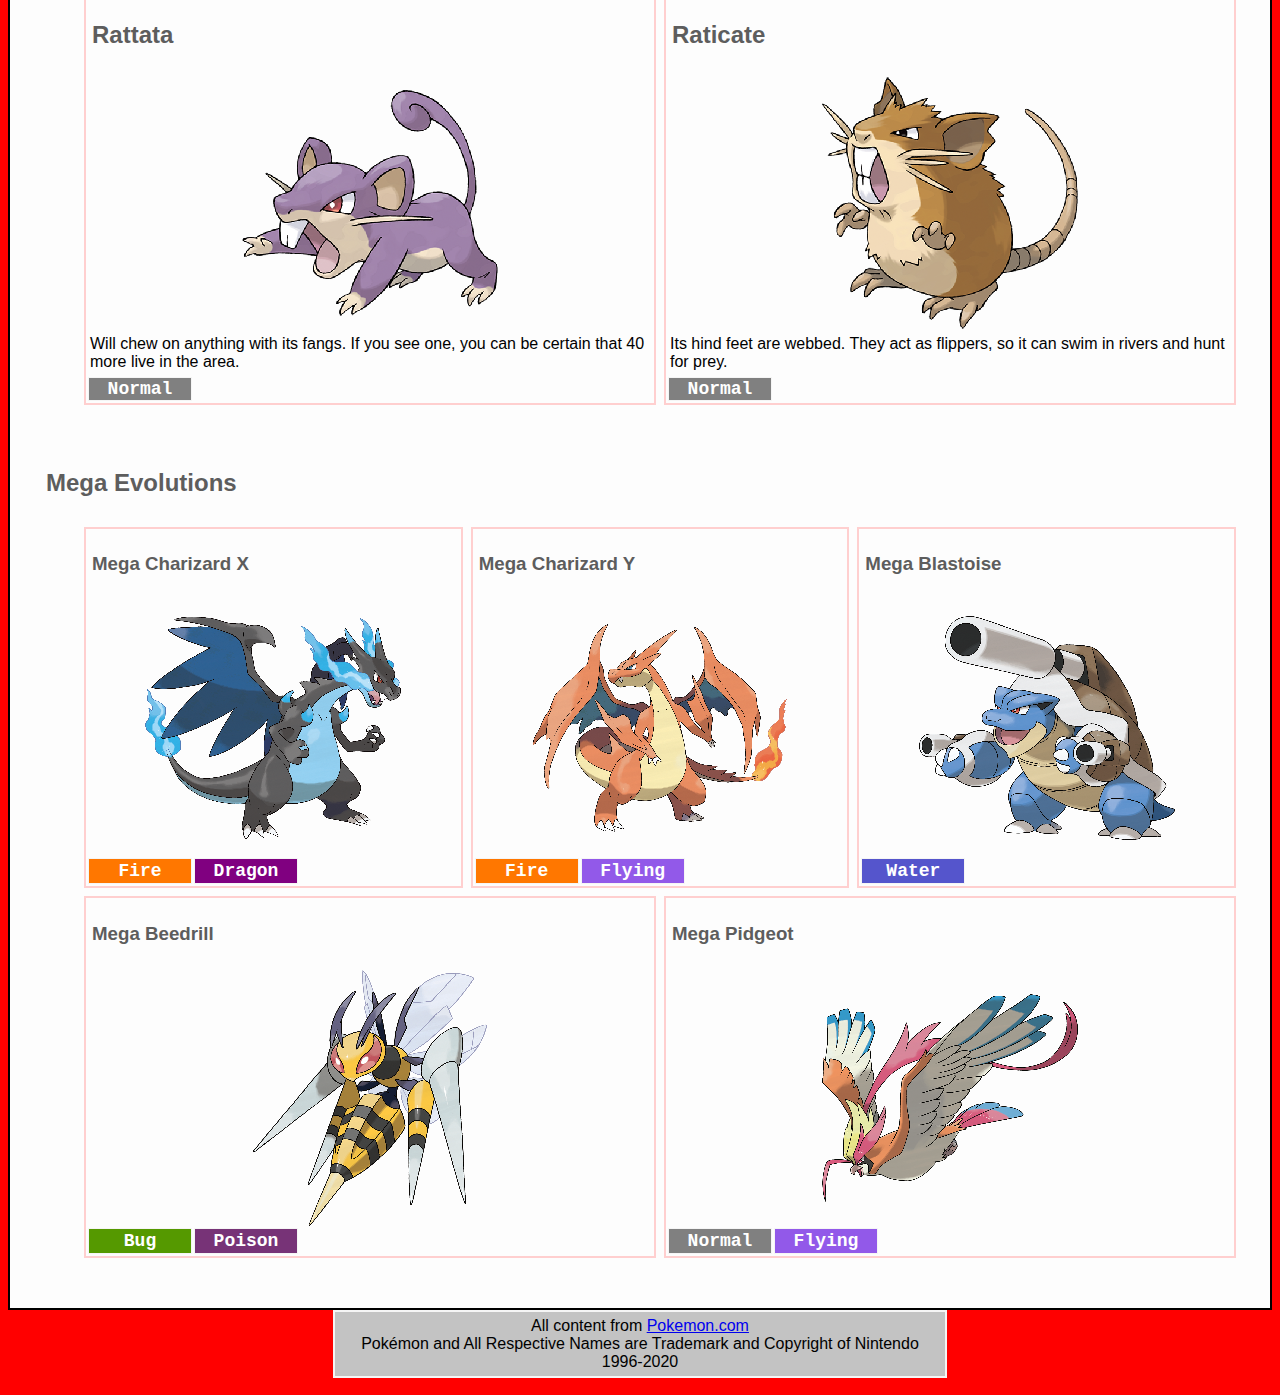
==== commit 888d7a62: "Corrected HTML validation errors, bugfixed js searchDex function" ====
--- a/index.html
+++ b/index.html
@@ -6,7 +6,7 @@
 <meta name="description" content="Lab1">
 <meta name="author" content="dbromle2">
 <link rel="stylesheet" href="lab1.css">
-<script type='text/javascript' src='lab1.js'></script>
+<script src='lab1.js'></script>
 </head>
 <body onLoad="pageInit()">
 <!-- Place your content here -->
@@ -26,290 +26,14 @@
         </ul>
     </div>
     <!--Pokemon <ul> below-->
-    <ul id="pokeList">
-        <br>
-        <!--
-        <li>
-            <h2>#001 Bulbasaur</h2>
-            <img src="1.png">
-            <p>There is a plant seed on its back right from the day this Pokémon is born. The seed slowly grows larger.</p>
-            <table>
-                <tr>
-                    <td class="Grass">
-                        <p>Grass</p>
-                    </td>
-                    <td class="Poison">
-                        <p>Poison</p>
-                    </td>
-                </tr>
-            </table>
-        </li>
-        <li>
-            <h2>#002 Ivysaur</h2>
-            <img src="2.png">
-            <p>When the bulb on its back grows large, it appears to lose the ability to stand on its hind legs.</p>
-            <table>
-                <tr>
-                    <td class="Grass">
-                        <p>Grass</p>
-                    </td>
-                    <td class="Poison">
-                        <p>Poison</p>
-                    </td>
-                </tr>
-            </table>
-        </li>
-        <li>
-            <h2>#003 Venusaur</h2>
-            <img src="3.png">
-            <p>Its plant blooms when it is absorbing solar energy. It stays on the move to seek sunlight.</p>
-            <table>
-                <tr>
-                    <td class="Grass">
-                        <p>Grass</p>
-                    </td>
-                    <td class="Poison">
-                        <p>Poison</p>
-                    </td>
-                </tr>
-            </table>
-        </li>
-        <li>
-            <h2>#004 Charmander</h2>
-            <img src="4.png">
-            <p>It has a preference for hot things. When it rains, steam is said to spout from the tip of its tail.</p>
-            <table>
-                <tr>
-                    <td class="Fire">
-                        <p>Fire</p>
-                    </td>
-                </tr>
-            </table>
-        </li>
-        <li>
-            <h2>#005 Charmeleon</h2>
-            <img src="5.png">
-            <p>It has a barbaric nature. In battle, it whips its fiery tail around and slashes away with sharp claws.</p>
-            <table>
-                <tr>
-                    <td class="Fire">
-                        <p>Fire</p>
-                    </td>
-                </tr>
-            </table>
-        </li>
-        <li>
-            <h2>#006 Charizard</h2>
-            <img src="6.png">
-            <p>It spits fire that is hot enough to melt boulders. It may cause forest fires by blowing flames.</p>
-            <table>
-                <tr>
-                    <td class="Fire">
-                        <p>Fire</p>
-                    </td>
-                    <td class="Flying">
-                        <p>Flying</p>
-                    </td>
-                </tr>
-            </table>
-        </li>
-        <li>
-            <h2>#007 Squirtle</h2>
-            <img src="7.png">
-            <p>When it retracts its long neck into its shell, it squirts out water with vigorous force.</p>
-            <table>
-                <tr>
-                    <td class="Water">
-                        <p>Water</p>
-                    </td>
-                </tr>
-            </table>
-        </li>
-        <li>
-            <h2>#008 Wartortle</h2>
-            <img src="8.png">
-            <p>It is recognized as a symbol of longevity. If its shell has algae on it, that Wartortle is very old.</p>
-            <table>
-                <tr>
-                    <td class="Water">
-                        <p>Water</p>
-                    </td>
-                </tr>
-            </table>
-        </li>
-        <li>
-            <h2>#009 Blastoise</h2>
-            <img src="9.png">
-            <p>It crushes its foe under its heavy body to cause fainting. In a pinch, it will withdraw inside its shell.</p>
-            <table>
-                <tr>
-                    <td class="Water">
-                        <p>Water</p>
-                    </td>
-                </tr>
-            </table>
-        </li>
-        <li>
-            <h2>#010 Caterpie</h2>
-            <img src="10.png">
-            <p>For protection, it releases a horrible stench from the antenna on its head to drive away enemies.</p>
-            <table>
-                <tr>
-                    <td class="Bug">
-                        <p>Bug</p>
-                    </td>
-                </tr>
-            </table>
-        </li>
-        <li>
-            <h2>#011 Metapod</h2>
-            <img src="11.png">
-            <p>It is waiting for the moment to evolve. At this stage, it can only harden, so it remains motionless to avoid attack.</p>
-            <table>
-                <tr>
-                    <td class="Bug">
-                        <p>Bug</p>
-                    </td>
-                </tr>
-            </table>
-        </li>
-        <li>
-            <h2>#012 Butterfree</h2>
-            <img src="12.png">
-            <p>In battle, it flaps its wings at great speed to release highly toxic dust into the air.</p>
-            <table>
-                <tr>
-                    <td class="Bug">
-                        <p>Bug</p>
-                    </td>
-                    <td class="Flying">
-                        <p>Flying</p>
-                    </td>
-                </tr>
-            </table>
-        </li>
-        <li>
-            <h2>#013 Weedle</h2>
-            <img src="13.png">
-            <p>Beware of the sharp stinger on its head. It hides in grass and bushes where it eats leaves.</p>
-            <table>
-                <tr>
-                    <td class="Bug">
-                        <p>Bug</p>
-                    </td>
-                    <td class="Poison">
-                        <p>Poison</p>
-                    </td>
-                </tr>
-            </table>
-        </li>
-        <li>
-            <h2>#014 Kakuna</h2>
-            <img src="14.png">
-            <p>Able to move only slightly. When endangered, it may stick out its stinger and poison its enemy.</p>
-            <table>
-                <tr>
-                    <td class="Bug">
-                        <p>Bug</p>
-                    </td>
-                    <td class="Poison">
-                        <p>Poison</p>
-                    </td>
-                </tr>
-            </table>
-        </li>
-        <li>
-            <h2>#015 Beedrill</h2>
-            <img src="15.png">
-            <p>It has three poisonous stingers on its forelegs and its tail. They are used to jab its enemy repeatedly.</p>
-            <table>
-                <tr>
-                    <td class="Bug">
-                        <p>Bug</p>
-                    </td>
-                    <td class="Poison">
-                        <p>Poison</p>
-                    </td>
-                </tr>
-            </table>
-        </li>
-        <li>
-            <h2>#016 Pidgey</h2>
-            <img src="16.png">
-            <p>Very docile. If attacked, it will often kick up sand to protect itself rather than fight back.</p>
-            <table>
-                <tr>
-                    <td class="Normal">
-                        <p>Normal</p>
-                    </td>
-                    <td class="Flying">
-                        <p>Flying</p>
-                    </td>
-                </tr>
-            </table>
-        </li>
-        <li>
-            <h2>#017 Pidgeotto</h2>
-            <img src="17.png">
-            <p>This Pokémon is full of vitality. It constantly flies around its large territory in search of prey.</p>
-            <table>
-                <tr>
-                    <td class="Normal">
-                        <p>Normal</p>
-                    </td>
-                    <td class="Flying">
-                        <p>Flying</p>
-                    </td>
-                </tr>
-            </table>
-        </li>
-        <li>
-            <h2>#018 Pidgeot</h2>
-            <img src="18.png">
-            <p>This Pokémon flies at Mach 2 speed, seeking prey. Its large talons are feared as wicked weapons.</p>
-            <table>
-                <tr>
-                    <td class="Normal">
-                        <p>Normal</p>
-                    </td>
-                    <td class="Flying">
-                        <p>Flying</p>
-                    </td>
-                </tr>
-            </table>
-        </li>
-        <li>
-            <h2>#019 Rattata</h2>
-            <img src="19.png">
-            <p>Will chew on anything with its fangs. If you see one, you can be certain that 40 more live in the area.</p>
-            <table>
-                <tr>
-                    <td class="Normal">
-                        <p>Normal</p>
-                    </td>
-                </tr>
-            </table>
-        </li>
-        <li>
-            <h2>#020 Raticate</h2>
-            <img src="20.png">
-            <p>Its hind feet are webbed. They act as flippers, so it can swim in rivers and hunt for prey.</p>
-            <table>
-                <tr>
-                    <td class="Normal">
-                        <p>Normal</p>
-                    </td>
-                </tr>
-            </table>
-        </li>
-    -->
-    </ul>
+    <br>
+    <ul id="pokeList"></ul>
     <br>
     <h2>Mega Evolutions</h2>
     <ul class="Megas">
         <li>
             <h3>Mega Charizard X</h3>
-            <img src="6-mega-x.png">
+            <img src="6-mega-x.png" alt="Mega Charizard X" />
             <table>
                 <tr>
                     <td class="Fire">
@@ -323,7 +47,7 @@
         </li>
         <li>
             <h3>Mega Charizard Y</h3>
-            <img src="6-mega-y.png">
+            <img src="6-mega-y.png" alt="Mega Charizard Y" />
             <table>
                 <tr>
                     <td class="Fire">
@@ -337,7 +61,7 @@
         </li>
         <li>
             <h3>Mega Blastoise</h3>
-            <img src="9-mega.png">
+            <img src="9-mega.png" alt="Mega Blastoise" />
             <table>
                 <tr>
                     <td class="Water">
@@ -348,7 +72,7 @@
         </li>
         <li>
             <h3>Mega Beedrill</h3>
-            <img src="15-mega.png">
+            <img src="15-mega.png" alt="Mega Beedrill" />
             <table>
                 <tr>
                     <td class="Bug">
@@ -362,7 +86,7 @@
         </li>
         <li>
             <h3>Mega Pidgeot</h3>
-            <img src="18-mega.png">
+            <img src="18-mega.png" alt="Mega Pidgeot" />
             <table>
                 <tr>
                     <td class="Normal">
